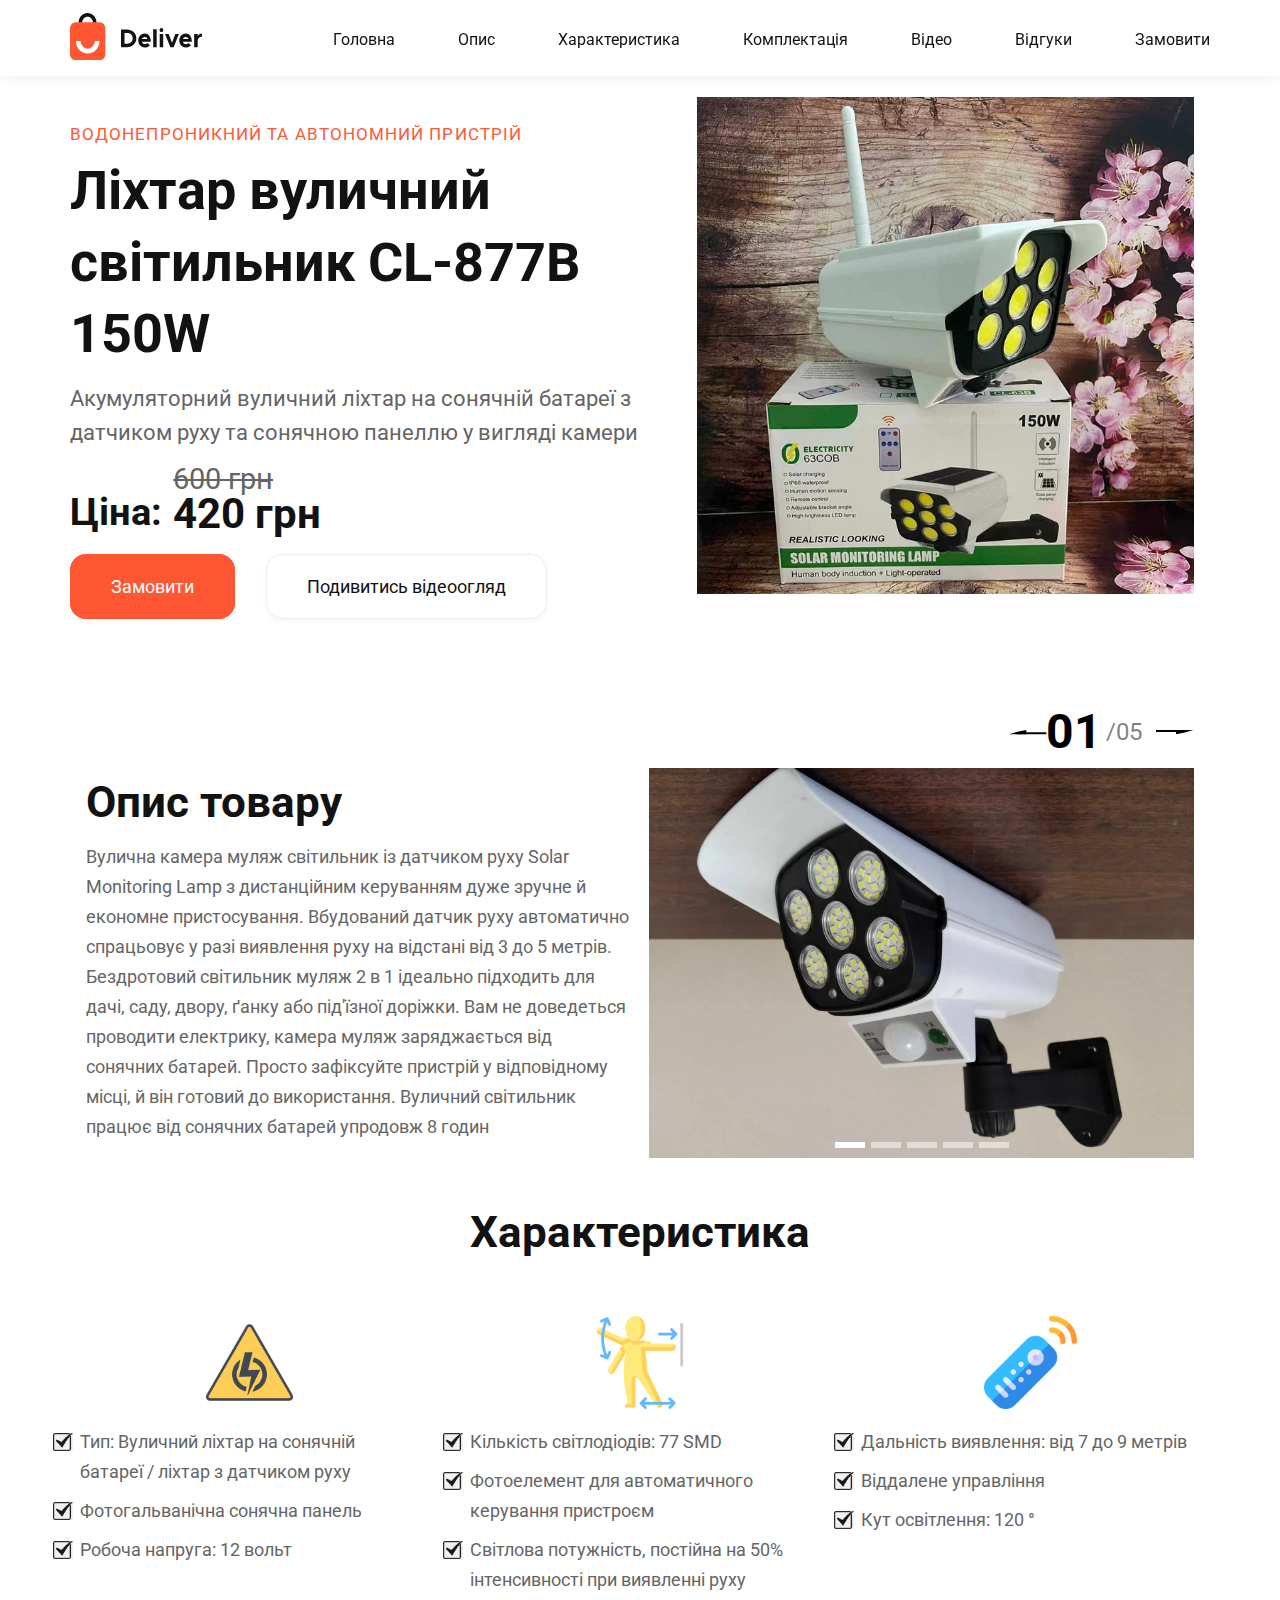
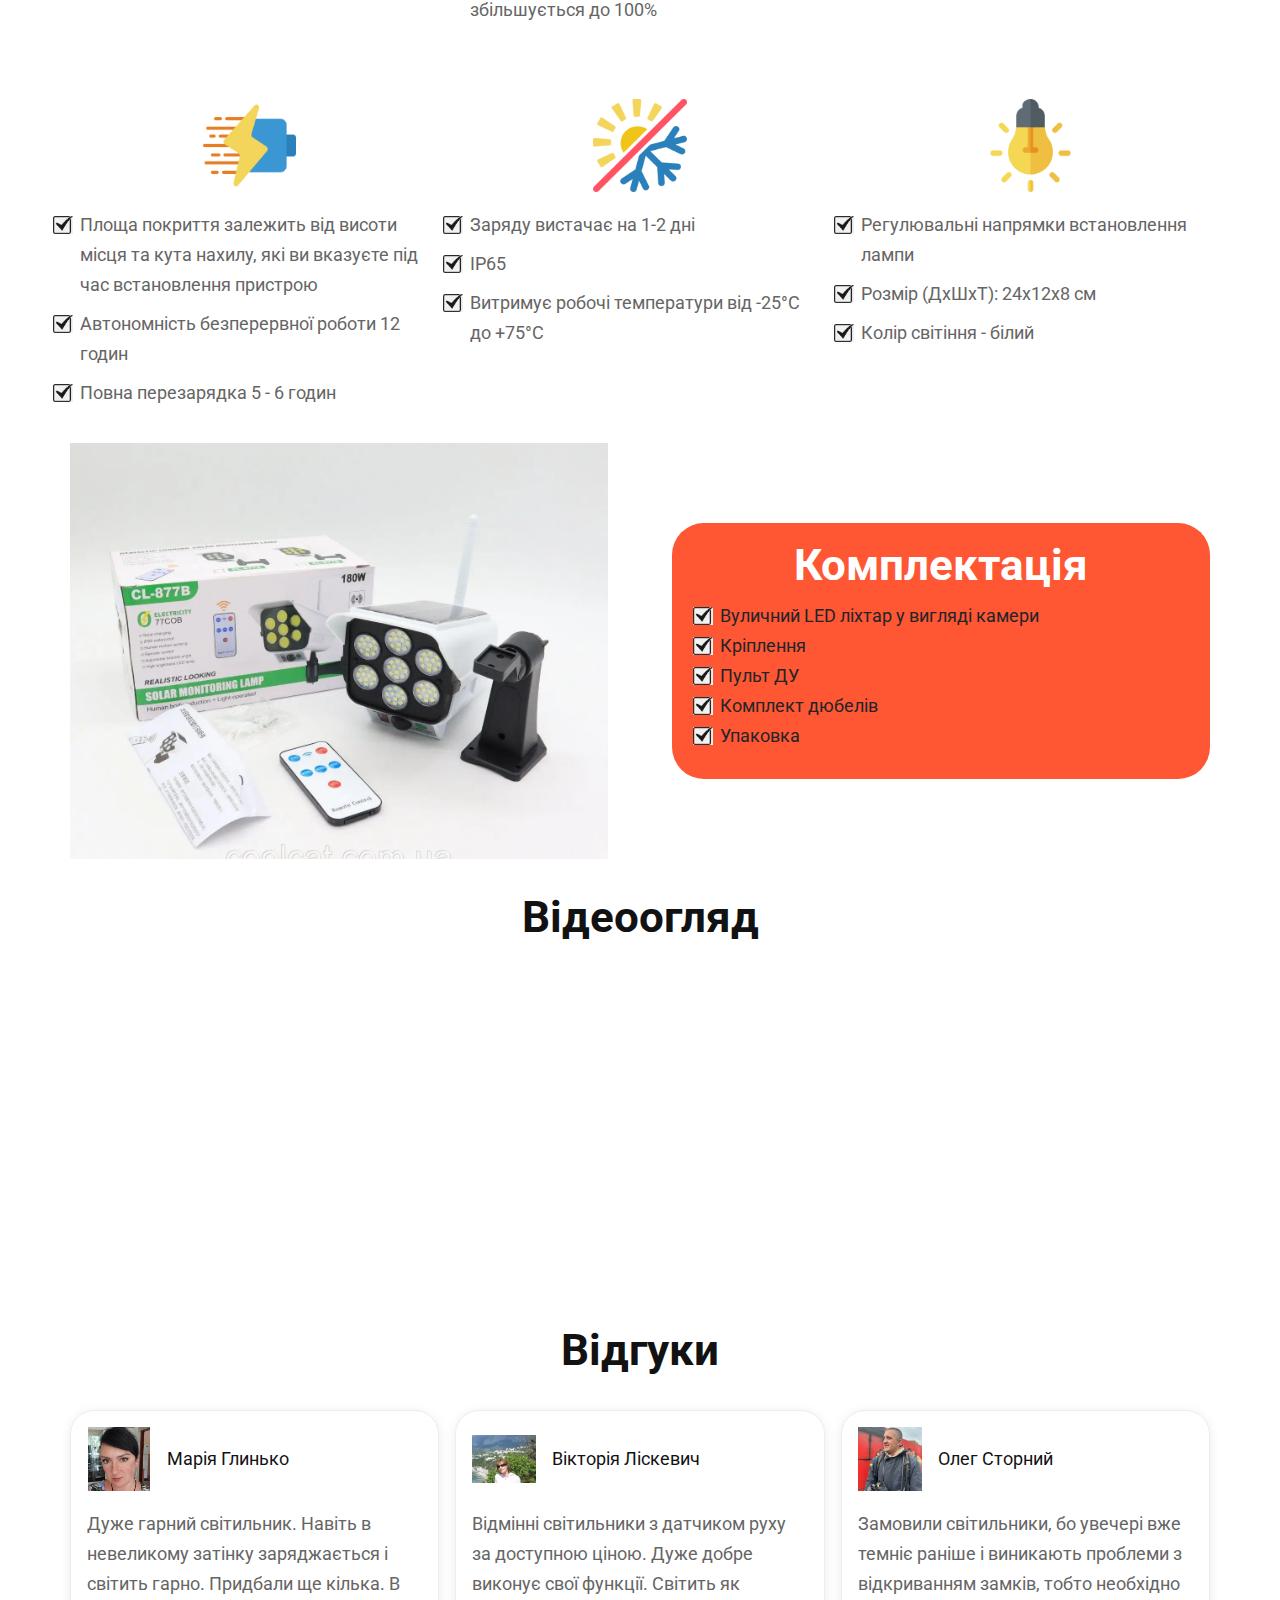
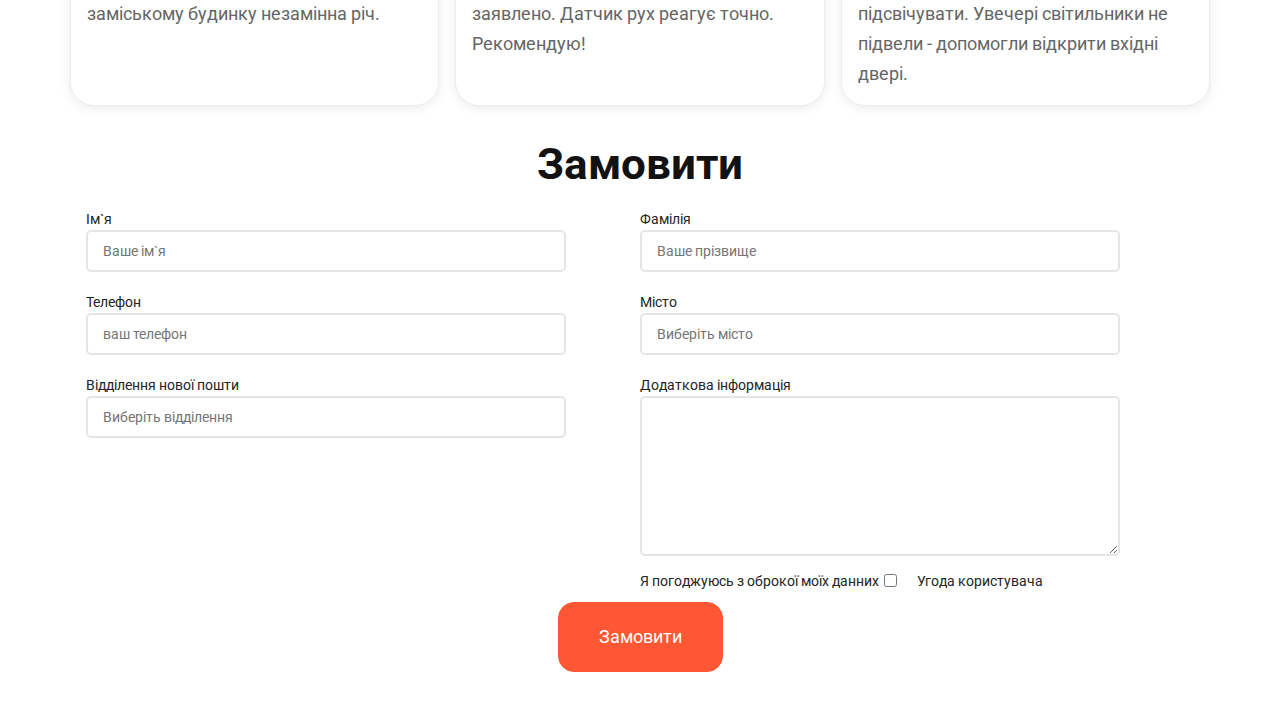
==== index.html @ c0f89dbd "Add files via upload" ====
<!DOCTYPE html><html lang="ru"><head><meta charset="UTF-8"><meta name="viewport" content="width=device-width,initial-scale=1"><meta http-equiv="X-UA-Compatible" content="ie=edge"><title>Вуличний світильник з датчиком руху CL 877B + пульт / Водонепроникний LED ліхтар на сонячній батареї</title><meta name="title" content="Вуличний світильник з датчиком руху CL 877B + пульт / Водонепроникний LED ліхтар на сонячній батареї"><meta name="description" content="Акумуляторний вуличний ліхтар на сонячній батареї з датчиком руху JLP 2178 має широке застосування: підходить для саду, басейну, двору, під'їздів, сходів. Він також має вигляд камери відеоспостереження, чим відлякає зловмисників з вашої території"><!-- Open Graph / Facebook --><meta property="og:type" content="website"><meta property="og:url" content="https://metatags.io/"><meta property="og:title" content="Вуличний світильник з датчиком руху CL 877B + пульт / Водонепроникний LED ліхтар на сонячній батареї"><meta property="og:description" content="Акумуляторний вуличний ліхтар на сонячній батареї з датчиком руху JLP 2178 має широке застосування: підходить для саду, басейну, двору, під'їздів, сходів. Він також має вигляд камери відеоспостереження, чим відлякає зловмисників з вашої території"><meta property="og:image" content="https://metatags.io/assets/meta-tags-16a33a6a8531e519cc0936fbba0ad904e52d35f34a46c97a2c9f6f7dd7d336f2.png"><!-- Favicon  --><link rel="apple-touch-icon" sizes="57x57" href="icons/favicon//apple-icon-57x57.png"><link rel="apple-touch-icon" sizes="60x60" href="icons/favicon//apple-icon-60x60.png"><link rel="apple-touch-icon" sizes="72x72" href="icons/favicon//apple-icon-72x72.png"><link rel="apple-touch-icon" sizes="76x76" href="icons/favicon//apple-icon-76x76.png"><link rel="apple-touch-icon" sizes="114x114" href="icons/favicon//apple-icon-114x114.png"><link rel="apple-touch-icon" sizes="120x120" href="icons/favicon//apple-icon-120x120.png"><link rel="apple-touch-icon" sizes="144x144" href="icons/favicon//apple-icon-144x144.png"><link rel="apple-touch-icon" sizes="152x152" href="icons/favicon//apple-icon-152x152.png"><link rel="apple-touch-icon" sizes="180x180" href="icons/favicon//apple-icon-180x180.png"><link rel="icon" type="image/png" sizes="192x192" href="icons/favicon//android-icon-192x192.png"><link rel="icon" type="image/png" sizes="32x32" href="icons/favicon//favicon-32x32.png"><link rel="icon" type="image/png" sizes="96x96" href="icons/favicon//favicon-96x96.png"><link rel="icon" type="image/png" sizes="16x16" href="icons/favicon//favicon-16x16.png"><link rel="manifest" href="icons/favicon//manifest.json"><meta name="msapplication-TileColor" content="#ffffff"><meta name="msapplication-TileImage" content="icons/favicon//ms-icon-144x144.png"><meta name="theme-color" content="#ffffff"><link rel="stylesheet" href="css/style.min.css"></head><body><header class="header"><div class="container"><div class="header__wrapper"><a href="#" class="header__logo"><img src="icons/logo.svg" alt="deliver"></a><nav class="header__menu"><ul class="header__list"><li><a href="#promo">Головна</a></li><li><a href="#description">Опис</a></li><li><a href="#feature">Характеристика</a></li><li><a href="#equipment">Комплектація</a></li><li><a href="#video">Відео</a></li><li><a href="#feedback">Відгуки</a></li><li><a href="#form">Замовити</a></li></ul></nav><div class="header__burger"><div class="header__burger-line header__burger-line-firs"></div><div class="header__burger-line header__burger-line-second"></div><div class="header__burger-line header__burger-line-third"></div></div></div></div></header><section id="promo" class="promo"><div class="container"><div class="promo__left"><div class="promo__subtitle">Водонепроникний та автономний пристрій</div><h1 class="promo__header">Ліхтар вуличний світильник CL-877B 150W</h1><h2 class="promo__title">Акумуляторний вуличний ліхтар на сонячній батареї з датчиком руху та сонячною панеллю у вигляді камери</h2><div class="promo__price">Ціна:<div class="promo__new-price">420 грн<div class="promo__old-price"><strike>600 грн</strike></div></div></div><a href="#form" class="button">Замовити</a> <a href="#video" class="button button_white">Подивитись відеоогляд</a></div><div class="promo__right"><img src="img/main-photo.png" alt="main photo"></div></div></section><section id="description" class="description"><div class="container"><div class="description__left"><h2 class="title">Опис товару</h2><div class="description__text">Вулична камера муляж світильник із датчиком руху Solar Monitoring Lamp з дистанційним керуванням дуже зручне й економне пристосування. Вбудований датчик руху автоматично спрацьовує у разі виявлення руху на відстані від 3 до 5 метрів. Бездротовий світильник муляж 2 в 1 ідеально підходить для дачі, саду, двору, ґанку або під'їзної доріжки. Вам не доведеться проводити електрику, камера муляж заряджається від сонячних батарей. Просто зафіксуйте пристрій у відповідному місці, й він готовий до використання. Вуличний світильник працює від сонячних батарей упродовж 8 годин</div></div><div class="description__slider"><div class="description__slider-wrapper"><div class="description__slider-counter"><span id="current">0</span> / <span id="total">0</span></div></div><div class="splide" role="group"><div class="splide__arrows"><button class="splide__arrow splide__arrow--prev"><img src="icons/arrows/left.svg" alt="prev"></button> <button class="splide__arrow splide__arrow--next"><img src="icons/arrows/right.svg" alt="next"></button></div><div class="splide__track"><ul class="splide__list"><li class="splide__slide"><img src="img/slides/slide1.webp" alt="pepper"></li><li class="splide__slide"><img src="img/slides/slide2.webp" alt="food"></li><li class="splide__slide"><img src="img/slides/slide3.webp" alt="oil"></li><li class="splide__slide"><img src="img/slides/slide4.webp" alt="oil"></li><li class="splide__slide"><img src="img/slides/slide5.webp" alt="oil"></li></ul></div></div></div></div></section><section id="feature" class="feature"><div class="container"><h2 class="title title_center">Характеристика</h2><div class="feature__wrapper"><div class="feature__item"><div class="feature__item-icon"><img src="icons/features/high-voltage.png" alt="voltage"></div><div class="feature__item-dscr"><ul><li>Тип: Вуличний ліхтар на сонячній батареї / ліхтар з датчиком руху</li><li>Фотогальванічна сонячна панель</li><li>Робоча напруга: 12 вольт</li></ul></div></div><div class="feature__item"><div class="feature__item-icon"><img src="icons/features/movement.png" alt="movement"></div><div class="feature__item-dscr"><ul><li>Кількість світлодіодів: 77 SMD</li><li>Фотоелемент для автоматичного керування пристроєм</li><li>Світлова потужність, постійна на 50% інтенсивності при виявленні руху збільшується до 100%</li></ul></div></div><div class="feature__item"><div class="feature__item-icon"><img src="icons/features/controller.png" alt="controller"></div><div class="feature__item-dscr"><ul><li>Дальність виявлення: від 7 до 9 метрів</li><li>Віддалене управління</li><li>Кут освітлення: 120 °</li></ul></div></div><div class="feature__item"><div class="feature__item-icon"><img src="icons/features/battery.png" alt="battery"></div><div class="feature__item-dscr"><ul><li>Площа покриття залежить від висоти місця та кута нахилу, які ви вказуєте під час встановлення пристрою</li><li>Автономність безперервної роботи 12 годин</li><li>Повна перезарядка 5 - 6 годин</li></ul></div></div><div class="feature__item"><div class="feature__item-icon"><img src="icons/features/temperatures.png" alt="temperatures"></div><div class="feature__item-dscr"><ul><li>Заряду вистачає на 1-2 дні</li><li>IP65</li><li>Витримує робочі температури від -25°C до +75°C</li></ul></div></div><div class="feature__item"><div class="feature__item-icon"><img src="icons/features/light-bulb.png" alt="lamp"></div><div class="feature__item-dscr"><ul><li>Регулювальні напрямки встановлення лампи</li><li>Розмір (ДхШхТ): 24х12х8 см</li><li>Колір світіння - білий</li></ul></div></div></div></div></section><section id="equipment" class="equipment"><div class="container"><div class="equipment__left"><img src="img/equipment.webp" alt="equipment"></div><div class="equipment__right"><h2 class="title title_center title_white">Комплектація</h2><ul class="equipment__list"><li>Вуличний LED ліхтар у вигляді камери</li><li>Кріплення</li><li>Пульт ДУ</li><li>Комплект дюбелів</li><li>Упаковка</li></ul></div></div></section><section id="video" class="media"><h2 class="title title_center">Відеоогляд</h2><div class="container"><iframe class="media__video" src="//www.youtube.com/embed/jQGS8MBAsGQ?rel=0&loop=0&loop=00&controls=1&showinfo=1&disablekb=0&modestbranding=1" frameborder="0" allow="accelerometer; autoplay; clipboard-write; encrypted-media; gyroscope; picture-in-picture" allowfullscreen></iframe></div></section><section id="feedback" class="feedback"><div class="container"><h2 class="title title_center">Відгуки</h2><div class="feedback__wrapper"><div class="feedback__item"><div class="feedback__item-header"><div class="feedback__item-image"><img src="img/client.jpg" alt="client"></div><div class="feedback__item-name">Марія Глинько</div></div><div class="feedback__item-text">Дуже гарний світильник. Навіть в невеликому затінку заряджається і світить гарно. Придбали ще кілька. В заміському будинку незамінна річ.</div></div><div class="feedback__item"><div class="feedback__item-header"><div class="feedback__item-header"><div class="feedback__item-image"><img src="img/client2.jpg" alt="client"></div><div class="feedback__item-name">Вікторія Ліскевич</div></div></div><div class="feedback__item-text">Відмінні світильники з датчиком руху за доступною ціною. Дуже добре виконує свої функції. Світить як заявлено. Датчик рух реагує точно. Рекомендую!</div></div><div class="feedback__item"><div class="feedback__item-header"><div class="feedback__item-header"><div class="feedback__item-image"><img src="img/client3.jpg" alt="client"></div><div class="feedback__item-name">Олег Сторний</div></div></div><div class="feedback__item-text">Замовили світильники, бо увечері вже темніє раніше і виникають проблеми з відкриванням замків, тобто необхідно підсвічувати. Увечері світильники не підвели - допомогли відкрити вхідні двері.</div></div></div></div></section><section id="form" class="form"><h2 class="title title_center">Замовити</h2><div class="container"><form id="orderForm" action="main" class="form__main"><div class="form__body"><label for="firstName" class="form__label">Ім`я <input required name="firstName" placeholder="Ваше ім`я" type="text" class="form__input"></label> <label for="secondName" class="form__label">Фамілія <input required name="secondName" placeholder="Ваше прізвище" type="text" class="form__input"></label> <label for="number" class="form__label">Телефон <input required name="number" placeholder="ваш телефон" type="text" class="form__input"></label> <label for="city" class="form__label">Місто <input required name="city" placeholder="Виберіть місто" type="text" class="form__input"></label> <label for="department" class="form__label">Відділення нової пошти <input required name="department" placeholder="Виберіть відділення" type="text" class="form__input"></label> <label for="addinform" class="form__label">Додаткова інформація <textarea name="addinform" cols="30" rows="10" class="form__textarea"></textarea><div class="form__footer"><label for="" class="form__label">Я погоджуюсь з оброкої моїх данних <input type="checkbox" class="form__checkbox"></label> <a href="#" class="form__policy">Угода користувача</a></div></label></div><button class="button button_center form__button">Замовити</button></form></div></section><script src="bundle.js"></script></body></html>
---- css/style.min.css ----
/*!
 * Bootstrap Reboot v4.3.1 (https://getbootstrap.com/)
 * Copyright 2011-2019 The Bootstrap Authors
 * Copyright 2011-2019 Twitter, Inc.
 * Licensed under MIT (https://github.com/twbs/bootstrap/blob/master/LICENSE)
 * Forked from Normalize.css, licensed MIT (https://github.com/necolas/normalize.css/blob/master/LICENSE.md)
 */@import url(https://fonts.googleapis.com/css2?family=Roboto:wght@400;700&display=swap);*,::after,::before{box-sizing:border-box}html{font-family:sans-serif;line-height:1.15;-webkit-text-size-adjust:100%;-webkit-tap-highlight-color:rgba(0,0,0,0)}article,aside,figcaption,figure,footer,header,hgroup,main,nav,section{display:block}body{margin:0;font-family:-apple-system,BlinkMacSystemFont,"Segoe UI",Roboto,"Helvetica Neue",Arial,"Noto Sans",sans-serif,"Apple Color Emoji","Segoe UI Emoji","Segoe UI Symbol","Noto Color Emoji";font-size:1rem;font-weight:400;line-height:1.5;color:#212529;text-align:left;background-color:#fff}[tabindex="-1"]:focus{outline:0!important}hr{box-sizing:content-box;height:0;overflow:visible}h1,h2,h3,h4,h5,h6{margin-top:0;margin-bottom:.5rem}p{margin-top:0;margin-bottom:1rem}abbr[data-original-title],abbr[title]{text-decoration:underline;-webkit-text-decoration:underline dotted;text-decoration:underline dotted;cursor:help;border-bottom:0;-webkit-text-decoration-skip-ink:none;text-decoration-skip-ink:none}address{margin-bottom:1rem;font-style:normal;line-height:inherit}dl,ol,ul{margin-top:0;margin-bottom:1rem}ol ol,ol ul,ul ol,ul ul{margin-bottom:0}dt{font-weight:700}dd{margin-bottom:.5rem;margin-left:0}blockquote{margin:0 0 1rem}b,strong{font-weight:bolder}small{font-size:80%}sub,sup{position:relative;font-size:75%;line-height:0;vertical-align:baseline}sub{bottom:-.25em}sup{top:-.5em}a{color:#007bff;text-decoration:none;background-color:rgba(0,0,0,0)}a:hover{color:#0056b3;text-decoration:underline}a:not([href]):not([tabindex]){text-decoration:none}a:not([href]):not([tabindex]):focus,a:not([href]):not([tabindex]):hover{text-decoration:none}a:not([href]):not([tabindex]):focus{outline:0}code,kbd,pre,samp{font-family:SFMono-Regular,Menlo,Monaco,Consolas,"Liberation Mono","Courier New",monospace;font-size:1em}pre{margin-top:0;margin-bottom:1rem;overflow:auto}figure{margin:0 0 1rem}img{vertical-align:middle;border-style:none}svg{overflow:hidden;vertical-align:middle}table{border-collapse:collapse}caption{padding-top:.75rem;padding-bottom:.75rem;color:#6c757d;text-align:left;caption-side:bottom}th{text-align:inherit}label{display:inline-block;margin-bottom:.5rem}button{border-radius:0}button:focus{outline:1px dotted;outline:5px auto -webkit-focus-ring-color}button,input,optgroup,select,textarea{margin:0;font-family:inherit;font-size:inherit;line-height:inherit}button,input{overflow:visible}button,select{text-transform:none}select{word-wrap:normal}[type=button],[type=reset],[type=submit],button{-webkit-appearance:button}[type=button]:not(:disabled),[type=reset]:not(:disabled),[type=submit]:not(:disabled),button:not(:disabled){cursor:pointer}[type=button]::-moz-focus-inner,[type=reset]::-moz-focus-inner,[type=submit]::-moz-focus-inner,button::-moz-focus-inner{padding:0;border-style:none}input[type=checkbox],input[type=radio]{box-sizing:border-box;padding:0}input[type=date],input[type=datetime-local],input[type=month],input[type=time]{-webkit-appearance:listbox}textarea{overflow:auto;resize:vertical}fieldset{min-width:0;padding:0;margin:0;border:0}legend{display:block;width:100%;max-width:100%;padding:0;margin-bottom:.5rem;font-size:1.5rem;line-height:inherit;color:inherit;white-space:normal}progress{vertical-align:baseline}[type=number]::-webkit-inner-spin-button,[type=number]::-webkit-outer-spin-button{height:auto}[type=search]{outline-offset:-2px;-webkit-appearance:none}[type=search]::-webkit-search-decoration{-webkit-appearance:none}::-webkit-file-upload-button{font:inherit;-webkit-appearance:button}output{display:inline-block}summary{display:list-item;cursor:pointer}template{display:none}[hidden]{display:none!important}*{font-family:Roboto,sans-serif;margin:0;padding:0}h1,h2,h3,h4,h5,h6{margin-top:0;margin-bottom:0}dl,ol,ul{padding:0;margin:0}.container{width:1200px;margin:0 auto}.divider{background:#cacaca;height:1px;margin:2em 0 0 0;width:90%}.header{position:fixed;width:100%;height:4.75rem;display:flex;align-items:flex-end;background:#fff;box-shadow:0 3px 12px 0 rgba(18,18,18,.06);z-index:3;padding:0 1rem}.header__wrapper{display:grid;grid-template-columns:repeat(2,1fr);column-gap:1em}.header__logo{transform:translateY(-.9375em)}.header__list{display:grid;grid-template-columns:repeat(7,1fr);column-gap:63px}.header__list li{list-style-type:none;text-align:center}.header__list li a{color:#121212;font-weight:400;line-height:1.125rem}.header__list li a:hover{color:#ff5634;text-decoration:none}.header__burger{display:none;grid-template:repeat(3,2px)/30px;row-gap:6px;cursor:pointer;z-index:7}.header__burger-line{background:#121212;border-radius:2px;transition:.5s all}.promo{padding:4.75em 0 2em 0}.promo .container{display:grid;grid-template-columns:55% 45%}.promo__left{padding:3rem 1em 0 0}.promo__right{padding:1em 1em 0 0}.promo__right img{width:100%;height:100%;object-fit:contain}.promo__subtitle{color:#ff5634;font-size:1.05rem;font-weight:400;line-height:1.24988rem;letter-spacing:.0675rem;text-transform:uppercase}.promo__header{padding:.1935em 0 0 0;color:#121212;font-size:3.4rem;font-weight:700;line-height:4.49888rem}.promo__title{padding:.5357em 0 1.5em 0;color:#656565;font-size:1.4rem;font-weight:400}.promo__price{margin:0 0 1.7rem 0;color:#121212;font-size:2.4rem;font-weight:700;display:flex}.promo__new-price{position:relative;margin:0 0 0 .7rem;font-size:2.6rem}.promo__old-price{position:absolute;top:-25px;font-size:1.8rem;color:#656565;font-weight:400}.button{padding:1.3rem 2.5rem;margin-right:1.69rem;border-radius:1rem;border:1px solid #ff5634;background:#ff5634;color:#fff;text-align:center;font-size:1.125rem;font-weight:400;cursor:pointer}.button:hover{background-color:rgba(0,0,0,0);color:#ff5634;transition:all .5s;border:1px solid #ff5634;text-decoration:none}.button_white{background-color:#fff;color:#121212;border:1px solid #ededed;box-shadow:0 2px 6px 0 rgba(16,16,16,.04)}.button_center{display:block;margin:0 auto}.button__button{margin:1em 0 0 0}.description{margin:1em 0 0 0}.description .container{display:grid;grid-template-columns:repeat(auto-fit,minmax(34rem,1fr));column-gap:18px;padding:0 1rem}.description__left{margin-top:8em}.description__text{color:#656565;margin-top:.7em;font-size:1.125rem;font-weight:400;line-height:1.87538rem}.description__slider{margin-top:3em}.description__slider #current{font-size:48px;font-weight:700;color:#000;margin-right:4px}.description__slider-counter{display:flex;align-items:center;font-size:24px;color:rgba(0,0,0,.5);margin-right:52px}.description__slider-wrapper{display:flex;justify-content:end}.splide{position:relative}.splide span{display:none}.splide .is-initialized,.splide .is-rendered{visibility:hidden}.splide__track{overflow:hidden;position:relative;z-index:0}.splide__list{backface-visibility:hidden;display:flex;height:100%;margin:0!important;padding:0!important}.splide__slide{height:390px;backface-visibility:hidden;box-sizing:border-box;flex-shrink:0;list-style-type:none!important;margin:0;position:relative}.splide__slide img{height:100%;width:100%;object-fit:cover}.splide__arrow{border:none;outline:0;background:rgba(0,0,0,0)}.splide__arrow:active,.splide__arrow:focus{outline:0}.splide__arrow--prev{width:248px}.splide__arrows{position:absolute;right:0;top:-48px}.splide__pagination{position:absolute;right:0;bottom:0;left:0;z-index:15;display:flex;justify-content:center;margin-right:15%;margin-left:15%;list-style:none}.splide__pagination li{position:relative;box-sizing:content-box;flex:0 1 auto;width:30px;height:6px;margin-right:3px;margin-left:3px;cursor:pointer;background-color:#fff;background-clip:padding-box;border-top:10px solid rgba(0,0,0,0);border-bottom:10px solid rgba(0,0,0,0);opacity:.5;transition:opacity .6s ease}.splide__pagination__page{position:absolute;width:100%;height:200%;background:rgba(0,0,0,0);border:none;top:-4px}.splide__pagination__page:active,.splide__pagination__page:focus{outline:0}.title{color:#121212;font-size:2.75rem;font-weight:700;line-height:3.37425rem}.title_center{text-align:center}.title_white{color:#fff}.feature{margin:3rem 0 0 0}.feature__wrapper{margin:2rem 0 0 0;display:grid;grid-template-columns:repeat(auto-fit,minmax(21rem,1fr));gap:2rem;justify-content:center}.feature__item{padding:.5em}.feature__item-icon{padding:1em}.feature__item-icon img{display:block;margin:0 auto;width:30%;height:30%}.feature__item-dscr{padding:.1em}.feature__item-dscr ul{list-style-type:none}.feature__item-dscr ul li{position:relative;color:#656565;font-size:1.125rem;font-weight:400;line-height:1.87538rem;margin:0 0 .5em 0}.feature__item-dscr ul li::before{content:"";background:url(../../icons/checkbox.png) no-repeat center center;background-size:contain;height:1.666em;width:1.111em;position:absolute;top:0;left:-1.5em}.equipment{margin:1em 0 0 0}.equipment .container{display:grid;grid-template:26rem/repeat(auto-fit,minmax(28rem,1fr));gap:4rem;align-content:center}.equipment__left img{width:100%;height:100%;object-fit:cover}.equipment__right{height:16rem;border-radius:2rem;background:#ff5634;padding:1em;align-self:center}.equipment__list{padding:.5em 2em 0;list-style-type:none}.equipment__list li{font-size:1.125rem;font-weight:400;line-height:1.87538rem;position:relative}.equipment__list li::before{content:"";background:url(../../icons/checkbox.png) no-repeat center center;background-size:contain;height:1.666em;width:1.111em;position:absolute;top:0;left:-1.5em}.media{margin:2em 0 0 0}.media .container{display:flex;justify-content:center}.media__video{margin:2em 0 0 0;width:700px;height:315px}.feedback{margin:2em 0 0 0}.feedback__wrapper{margin:2em 0 0 0;display:grid;grid-template-columns:repeat(auto-fit,minmax(17rem,1fr));gap:1rem}.feedback__item{border-radius:1.5rem;border:1px solid #ededed;background:#fff;box-shadow:0 2px 12px 0 rgba(16,16,16,.08);padding:1rem}.feedback__item-header{display:flex;align-items:center;word-wrap:wrap;height:4rem}.feedback__item-image{margin:0 1em 0 0;width:4rem;height:100%}.feedback__item-image img{width:100%;height:100%;object-fit:contain}.feedback__item-name{color:#121212;font-size:1.125rem;font-weight:400;line-height:1.24988rem}.feedback__item-text{margin:1em 0 0 0;color:#656565;font-size:1.125rem;font-weight:400;line-height:1.87538rem}.form{margin:2em 0}.form__main{margin:1em}.form__body{display:grid;grid-template-columns:repeat(auto-fit,minmax(25rem,1fr))}.form__label,.form__policy{display:block;color:#242424;font-size:14px;font-weight:400;line-height:22px;margin-bottom:5px}.form__label:hover,.form__policy:hover{color:#242424}.form__input,.form__textarea{display:block;padding:0 15px;width:30rem;height:42px;border:2px solid rgba(0,0,0,.1);border-radius:5px;background-color:rgba(0,0,0,0);font-size:14px;outline:0;margin-bottom:1em}.form__checkbox{margin:0 0 0 .3rem}.form__textarea{height:10rem}.form__footer{display:grid;grid-template-columns:repeat(auto-fit,minmax(16rem,1fr))}.form__footer .form__label{display:inline-flex;align-items:center}@media(max-width:1399px){.container{width:1140px}}@media(max-width:1199px){.container{width:960px}.header__list{column-gap:43px}.promo__header{font-size:2.7rem;line-height:1}.description .container{grid-template-columns:repeat(auto-fit,minmax(28rem,1fr))}.description__left{margin-top:5em}.title{font-size:2.4rem}.form__input,.form__textarea{width:28rem}}@media(max-width:991px){.container{width:720px}.header__list{column-gap:12px}.header__logo img{height:2.5rem}.title{text-align:center}.promo .container{grid-template:40rem/1fr}.promo__left{order:1}.promo__header{line-height:1.5}.description__left,.description__slider{margin-top:0}.equipment .container{gap:2rem}.form__body{grid-template-columns:repeat(auto-fit,minmax(21rem,1fr))}.form__input,.form__textarea{width:20rem}}@media(max-width:767px){.container{width:540px}.header{padding:0}.header .container{width:100%;position:relative;height:4.75rem}.header__logo{padding:0 0 0 1rem;transform:translateY(.8rem)}.header__burger{display:grid;justify-content:end;transform:translate(-25px,20px)}.header__burger-line-first-active{transform:rotate(50deg) translateY(5.5px);background:#fff}.header__burger-line-second-active{display:none}.header__burger-line-third-active{transform:rotate(-50deg) translateY(-5.5px);background:#fff}.header__menu{position:absolute;top:0;right:-100%;width:50%;background:rgba(0,0,0,.7);z-index:4;transition:.5s all;height:100vh}.header__active-menu{right:0}.header__list{grid-template:7fr/1fr;row-gap:2rem;padding:5rem 2em}.header__list li>a{color:#fff;font-weight:700;display:block;height:2.65rem;width:100%;line-height:2rem;font-size:2rem}.promo .container{width:540px}.promo__header{line-height:1.2}.promo__left{padding:.5rem 0 0 .5rem}.description .container{padding:0;grid-template-columns:repeat(auto-fit,minmax(32rem,1fr))}.feature__wrapper{margin:0;padding:0 2rem;gap:1rem}.media .container{padding:0 .5rem}.media__video{margin:.5rem 0 0 0;width:100%}.feedback__wrapper{margin:1em 0 0 0}.form__body{grid-template-columns:1fr}.form__input,.form__textarea{width:100%}}@media(max-width:575px){.container{width:100%}.header__menu{width:90%}.header__list li>a{font-size:1.56rem}.title{font-size:1.7rem}.promo{padding-bottom:0}.promo .container{width:100%;grid-template:1fr/1fr}.promo__left{padding:1rem 0 0 .5rem}.promo__subtitle{font-size:.8rem}.promo__header{font-size:1.9rem}.promo__title{font-size:1rem}.promo .button{display:block;margin:0 1rem 1rem 0}.promo__price{font-size:2rem}.promo__new-price{font-size:2rem}.promo__old-price{font-size:1.5rem}.description{margin:.1em 0 0 0}.description .container{padding:0 .5rem;grid-template-columns:1fr}.description__text{margin-top:0;font-size:1rem}.splide__arrow--prev{width:245px}.description__slider #current{font-size:41px}.feature__wrapper{grid-template-columns:repeat(auto-fit,minmax(16rem,1fr))}.feature__item-icon{padding:.5em}.equipment .container{grid-template:26rem/repeat(auto-fit,minmax(18rem,1fr));padding:0 .5rem}.equipment__right{height:17rem}.feedback__wrapper{padding:0 0 0 .5rem}}
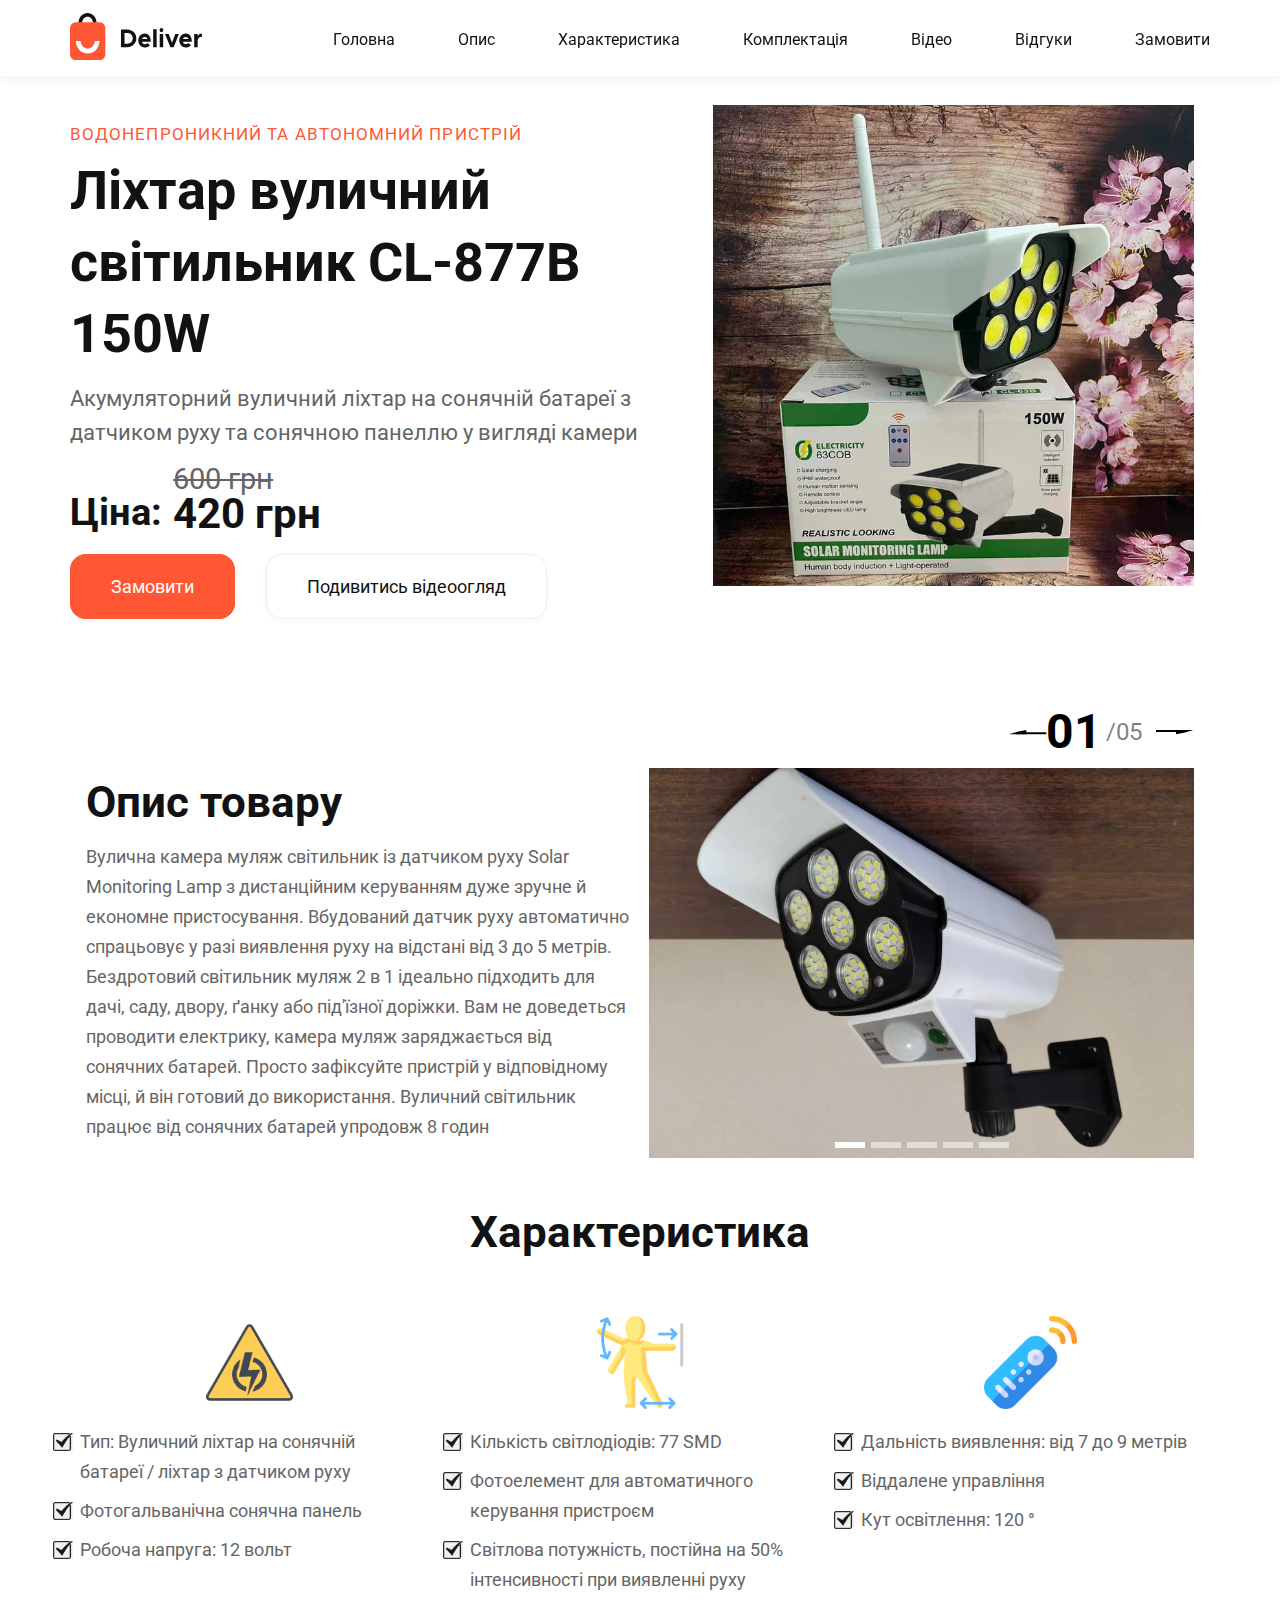
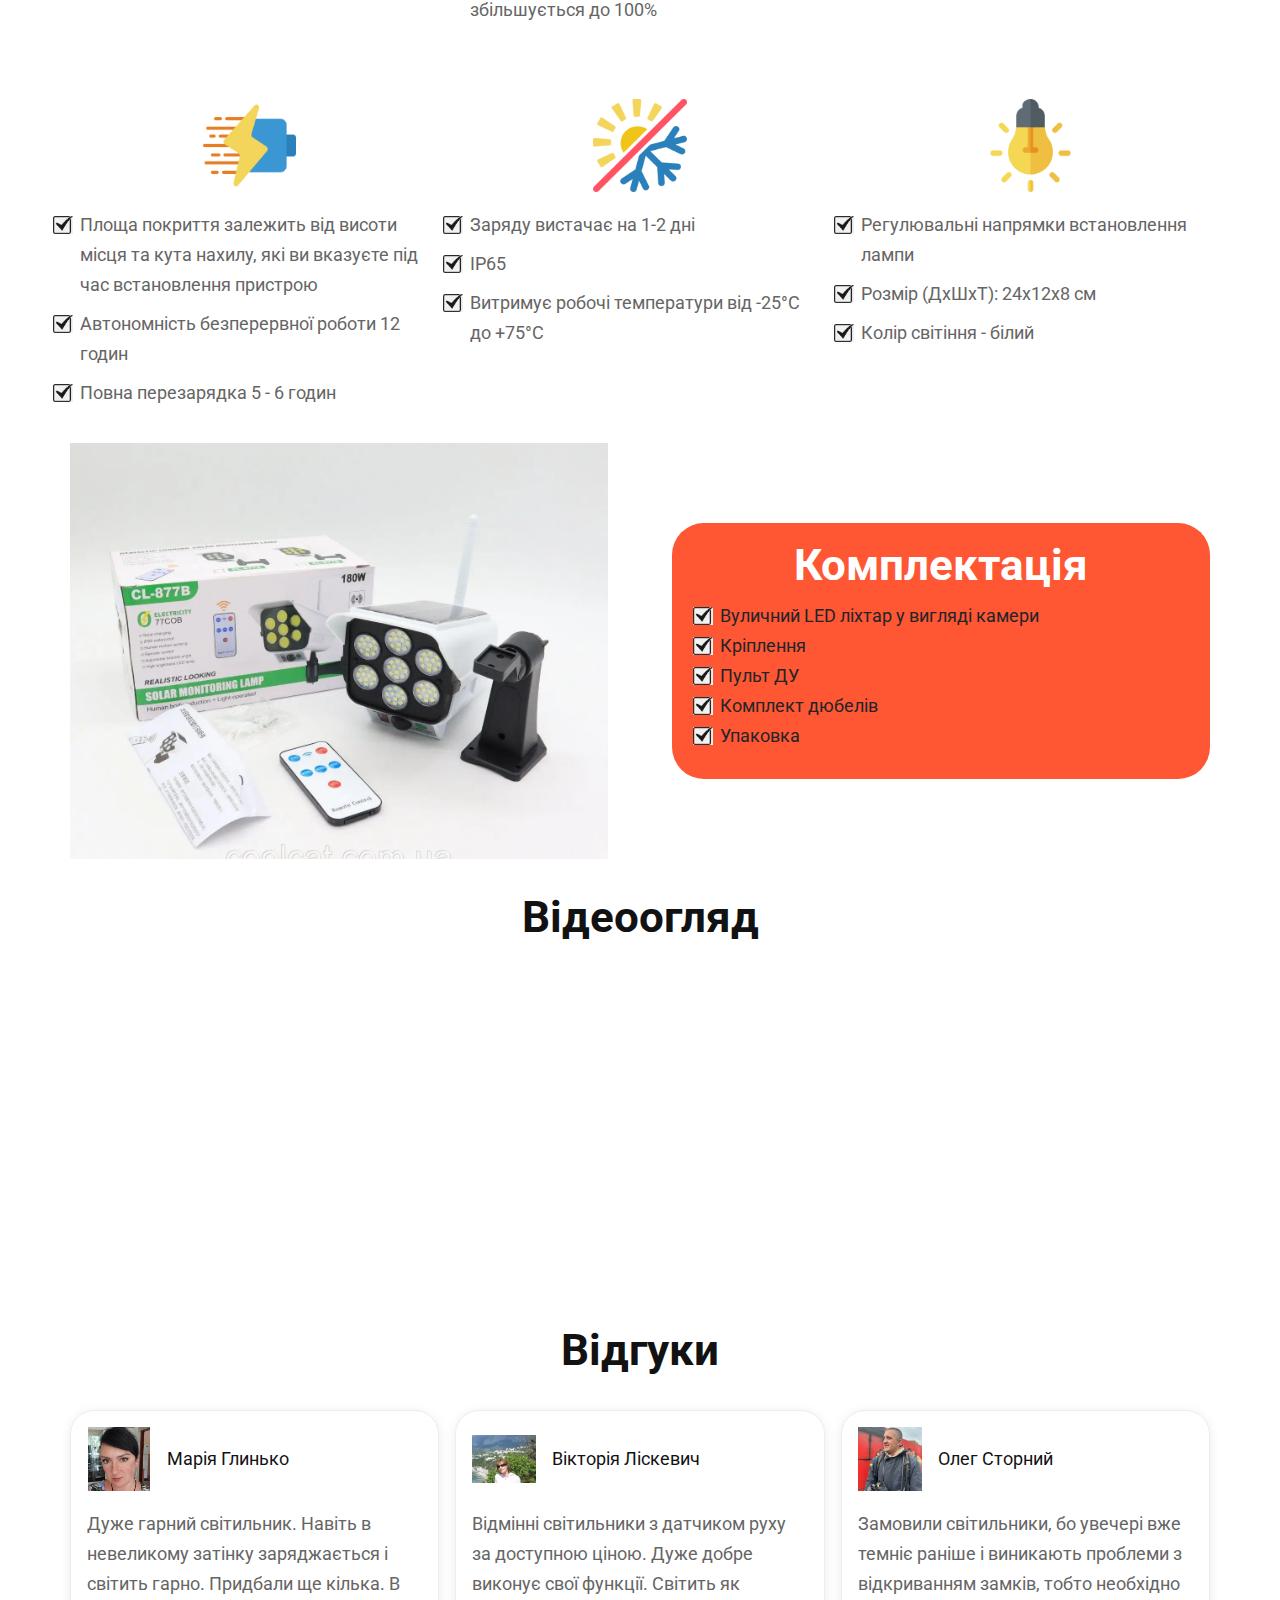
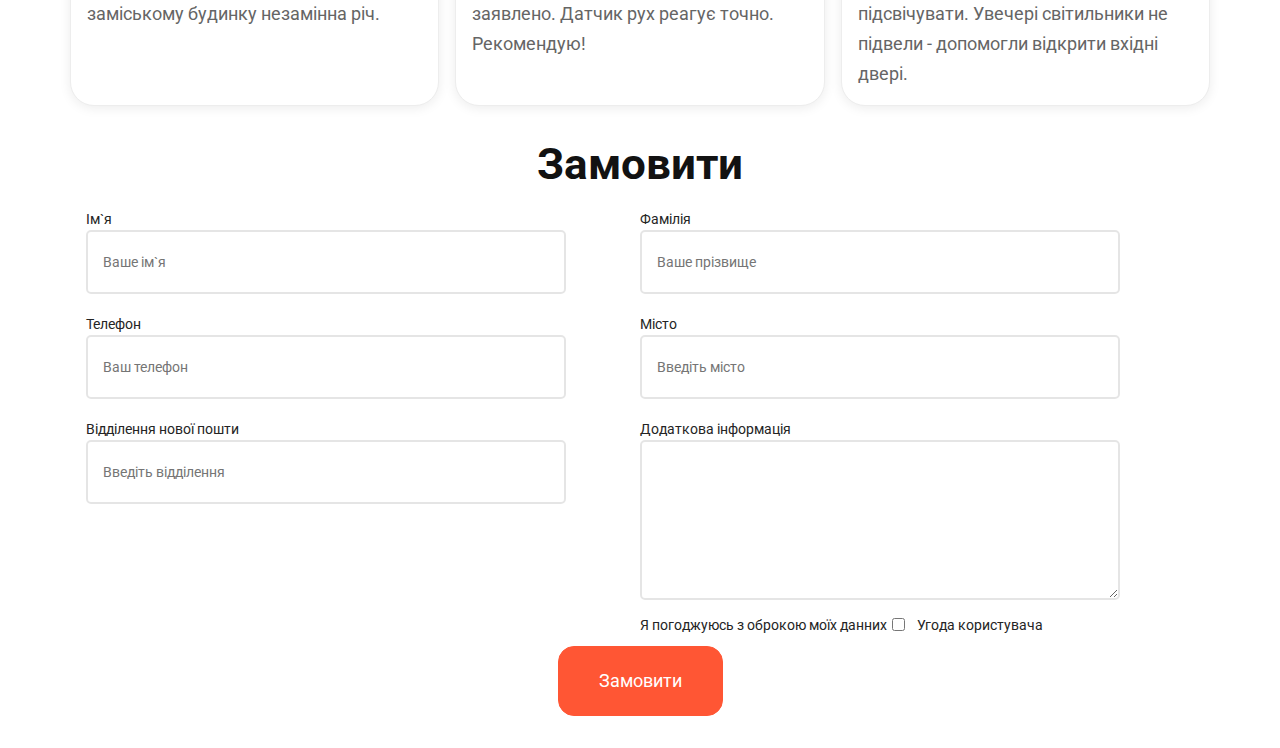
==== commit 92de95ec: "Add files via upload" ====
--- a/index.html
+++ b/index.html
@@ -1 +1 @@
-<!DOCTYPE html><html lang="ru"><head><meta charset="UTF-8"><meta name="viewport" content="width=device-width,initial-scale=1"><meta http-equiv="X-UA-Compatible" content="ie=edge"><title>Вуличний світильник з датчиком руху CL 877B + пульт / Водонепроникний LED ліхтар на сонячній батареї</title><meta name="title" content="Вуличний світильник з датчиком руху CL 877B + пульт / Водонепроникний LED ліхтар на сонячній батареї"><meta name="description" content="Акумуляторний вуличний ліхтар на сонячній батареї з датчиком руху JLP 2178 має широке застосування: підходить для саду, басейну, двору, під'їздів, сходів. Він також має вигляд камери відеоспостереження, чим відлякає зловмисників з вашої території"><!-- Open Graph / Facebook --><meta property="og:type" content="website"><meta property="og:url" content="https://metatags.io/"><meta property="og:title" content="Вуличний світильник з датчиком руху CL 877B + пульт / Водонепроникний LED ліхтар на сонячній батареї"><meta property="og:description" content="Акумуляторний вуличний ліхтар на сонячній батареї з датчиком руху JLP 2178 має широке застосування: підходить для саду, басейну, двору, під'їздів, сходів. Він також має вигляд камери відеоспостереження, чим відлякає зловмисників з вашої території"><meta property="og:image" content="https://metatags.io/assets/meta-tags-16a33a6a8531e519cc0936fbba0ad904e52d35f34a46c97a2c9f6f7dd7d336f2.png"><!-- Favicon  --><link rel="apple-touch-icon" sizes="57x57" href="icons/favicon//apple-icon-57x57.png"><link rel="apple-touch-icon" sizes="60x60" href="icons/favicon//apple-icon-60x60.png"><link rel="apple-touch-icon" sizes="72x72" href="icons/favicon//apple-icon-72x72.png"><link rel="apple-touch-icon" sizes="76x76" href="icons/favicon//apple-icon-76x76.png"><link rel="apple-touch-icon" sizes="114x114" href="icons/favicon//apple-icon-114x114.png"><link rel="apple-touch-icon" sizes="120x120" href="icons/favicon//apple-icon-120x120.png"><link rel="apple-touch-icon" sizes="144x144" href="icons/favicon//apple-icon-144x144.png"><link rel="apple-touch-icon" sizes="152x152" href="icons/favicon//apple-icon-152x152.png"><link rel="apple-touch-icon" sizes="180x180" href="icons/favicon//apple-icon-180x180.png"><link rel="icon" type="image/png" sizes="192x192" href="icons/favicon//android-icon-192x192.png"><link rel="icon" type="image/png" sizes="32x32" href="icons/favicon//favicon-32x32.png"><link rel="icon" type="image/png" sizes="96x96" href="icons/favicon//favicon-96x96.png"><link rel="icon" type="image/png" sizes="16x16" href="icons/favicon//favicon-16x16.png"><link rel="manifest" href="icons/favicon//manifest.json"><meta name="msapplication-TileColor" content="#ffffff"><meta name="msapplication-TileImage" content="icons/favicon//ms-icon-144x144.png"><meta name="theme-color" content="#ffffff"><link rel="stylesheet" href="css/style.min.css"></head><body><header class="header"><div class="container"><div class="header__wrapper"><a href="#" class="header__logo"><img src="icons/logo.svg" alt="deliver"></a><nav class="header__menu"><ul class="header__list"><li><a href="#promo">Головна</a></li><li><a href="#description">Опис</a></li><li><a href="#feature">Характеристика</a></li><li><a href="#equipment">Комплектація</a></li><li><a href="#video">Відео</a></li><li><a href="#feedback">Відгуки</a></li><li><a href="#form">Замовити</a></li></ul></nav><div class="header__burger"><div class="header__burger-line header__burger-line-firs"></div><div class="header__burger-line header__burger-line-second"></div><div class="header__burger-line header__burger-line-third"></div></div></div></div></header><section id="promo" class="promo"><div class="container"><div class="promo__left"><div class="promo__subtitle">Водонепроникний та автономний пристрій</div><h1 class="promo__header">Ліхтар вуличний світильник CL-877B 150W</h1><h2 class="promo__title">Акумуляторний вуличний ліхтар на сонячній батареї з датчиком руху та сонячною панеллю у вигляді камери</h2><div class="promo__price">Ціна:<div class="promo__new-price">420 грн<div class="promo__old-price"><strike>600 грн</strike></div></div></div><a href="#form" class="button">Замовити</a> <a href="#video" class="button button_white">Подивитись відеоогляд</a></div><div class="promo__right"><img src="img/main-photo.png" alt="main photo"></div></div></section><section id="description" class="description"><div class="container"><div class="description__left"><h2 class="title">Опис товару</h2><div class="description__text">Вулична камера муляж світильник із датчиком руху Solar Monitoring Lamp з дистанційним керуванням дуже зручне й економне пристосування. Вбудований датчик руху автоматично спрацьовує у разі виявлення руху на відстані від 3 до 5 метрів. Бездротовий світильник муляж 2 в 1 ідеально підходить для дачі, саду, двору, ґанку або під'їзної доріжки. Вам не доведеться проводити електрику, камера муляж заряджається від сонячних батарей. Просто зафіксуйте пристрій у відповідному місці, й він готовий до використання. Вуличний світильник працює від сонячних батарей упродовж 8 годин</div></div><div class="description__slider"><div class="description__slider-wrapper"><div class="description__slider-counter"><span id="current">0</span> / <span id="total">0</span></div></div><div class="splide" role="group"><div class="splide__arrows"><button class="splide__arrow splide__arrow--prev"><img src="icons/arrows/left.svg" alt="prev"></button> <button class="splide__arrow splide__arrow--next"><img src="icons/arrows/right.svg" alt="next"></button></div><div class="splide__track"><ul class="splide__list"><li class="splide__slide"><img src="img/slides/slide1.webp" alt="pepper"></li><li class="splide__slide"><img src="img/slides/slide2.webp" alt="food"></li><li class="splide__slide"><img src="img/slides/slide3.webp" alt="oil"></li><li class="splide__slide"><img src="img/slides/slide4.webp" alt="oil"></li><li class="splide__slide"><img src="img/slides/slide5.webp" alt="oil"></li></ul></div></div></div></div></section><section id="feature" class="feature"><div class="container"><h2 class="title title_center">Характеристика</h2><div class="feature__wrapper"><div class="feature__item"><div class="feature__item-icon"><img src="icons/features/high-voltage.png" alt="voltage"></div><div class="feature__item-dscr"><ul><li>Тип: Вуличний ліхтар на сонячній батареї / ліхтар з датчиком руху</li><li>Фотогальванічна сонячна панель</li><li>Робоча напруга: 12 вольт</li></ul></div></div><div class="feature__item"><div class="feature__item-icon"><img src="icons/features/movement.png" alt="movement"></div><div class="feature__item-dscr"><ul><li>Кількість світлодіодів: 77 SMD</li><li>Фотоелемент для автоматичного керування пристроєм</li><li>Світлова потужність, постійна на 50% інтенсивності при виявленні руху збільшується до 100%</li></ul></div></div><div class="feature__item"><div class="feature__item-icon"><img src="icons/features/controller.png" alt="controller"></div><div class="feature__item-dscr"><ul><li>Дальність виявлення: від 7 до 9 метрів</li><li>Віддалене управління</li><li>Кут освітлення: 120 °</li></ul></div></div><div class="feature__item"><div class="feature__item-icon"><img src="icons/features/battery.png" alt="battery"></div><div class="feature__item-dscr"><ul><li>Площа покриття залежить від висоти місця та кута нахилу, які ви вказуєте під час встановлення пристрою</li><li>Автономність безперервної роботи 12 годин</li><li>Повна перезарядка 5 - 6 годин</li></ul></div></div><div class="feature__item"><div class="feature__item-icon"><img src="icons/features/temperatures.png" alt="temperatures"></div><div class="feature__item-dscr"><ul><li>Заряду вистачає на 1-2 дні</li><li>IP65</li><li>Витримує робочі температури від -25°C до +75°C</li></ul></div></div><div class="feature__item"><div class="feature__item-icon"><img src="icons/features/light-bulb.png" alt="lamp"></div><div class="feature__item-dscr"><ul><li>Регулювальні напрямки встановлення лампи</li><li>Розмір (ДхШхТ): 24х12х8 см</li><li>Колір світіння - білий</li></ul></div></div></div></div></section><section id="equipment" class="equipment"><div class="container"><div class="equipment__left"><img src="img/equipment.webp" alt="equipment"></div><div class="equipment__right"><h2 class="title title_center title_white">Комплектація</h2><ul class="equipment__list"><li>Вуличний LED ліхтар у вигляді камери</li><li>Кріплення</li><li>Пульт ДУ</li><li>Комплект дюбелів</li><li>Упаковка</li></ul></div></div></section><section id="video" class="media"><h2 class="title title_center">Відеоогляд</h2><div class="container"><iframe class="media__video" src="//www.youtube.com/embed/jQGS8MBAsGQ?rel=0&loop=0&loop=00&controls=1&showinfo=1&disablekb=0&modestbranding=1" frameborder="0" allow="accelerometer; autoplay; clipboard-write; encrypted-media; gyroscope; picture-in-picture" allowfullscreen></iframe></div></section><section id="feedback" class="feedback"><div class="container"><h2 class="title title_center">Відгуки</h2><div class="feedback__wrapper"><div class="feedback__item"><div class="feedback__item-header"><div class="feedback__item-image"><img src="img/client.jpg" alt="client"></div><div class="feedback__item-name">Марія Глинько</div></div><div class="feedback__item-text">Дуже гарний світильник. Навіть в невеликому затінку заряджається і світить гарно. Придбали ще кілька. В заміському будинку незамінна річ.</div></div><div class="feedback__item"><div class="feedback__item-header"><div class="feedback__item-header"><div class="feedback__item-image"><img src="img/client2.jpg" alt="client"></div><div class="feedback__item-name">Вікторія Ліскевич</div></div></div><div class="feedback__item-text">Відмінні світильники з датчиком руху за доступною ціною. Дуже добре виконує свої функції. Світить як заявлено. Датчик рух реагує точно. Рекомендую!</div></div><div class="feedback__item"><div class="feedback__item-header"><div class="feedback__item-header"><div class="feedback__item-image"><img src="img/client3.jpg" alt="client"></div><div class="feedback__item-name">Олег Сторний</div></div></div><div class="feedback__item-text">Замовили світильники, бо увечері вже темніє раніше і виникають проблеми з відкриванням замків, тобто необхідно підсвічувати. Увечері світильники не підвели - допомогли відкрити вхідні двері.</div></div></div></div></section><section id="form" class="form"><h2 class="title title_center">Замовити</h2><div class="container"><form id="orderForm" action="main" class="form__main"><div class="form__body"><label for="firstName" class="form__label">Ім`я <input required name="firstName" placeholder="Ваше ім`я" type="text" class="form__input"></label> <label for="secondName" class="form__label">Фамілія <input required name="secondName" placeholder="Ваше прізвище" type="text" class="form__input"></label> <label for="number" class="form__label">Телефон <input required name="number" placeholder="ваш телефон" type="text" class="form__input"></label> <label for="city" class="form__label">Місто <input required name="city" placeholder="Виберіть місто" type="text" class="form__input"></label> <label for="department" class="form__label">Відділення нової пошти <input required name="department" placeholder="Виберіть відділення" type="text" class="form__input"></label> <label for="addinform" class="form__label">Додаткова інформація <textarea name="addinform" cols="30" rows="10" class="form__textarea"></textarea><div class="form__footer"><label for="" class="form__label">Я погоджуюсь з оброкої моїх данних <input type="checkbox" class="form__checkbox"></label> <a href="#" class="form__policy">Угода користувача</a></div></label></div><button class="button button_center form__button">Замовити</button></form></div></section><script src="bundle.js"></script></body></html>+<!DOCTYPE html><html lang="uk"><head><meta charset="UTF-8"><meta name="viewport" content="width=device-width,initial-scale=1"><meta http-equiv="X-UA-Compatible" content="ie=edge"><title>Вуличний світильник з датчиком руху CL 877B + пульт / Водонепроникний LED ліхтар на сонячній батареї</title><meta name="title" content="Вуличний світильник з датчиком руху CL 877B + пульт / Водонепроникний LED ліхтар на сонячній батареї"><meta name="description" content="Акумуляторний вуличний ліхтар на сонячній батареї з датчиком руху JLP 2178 має широке застосування: підходить для саду, басейну, двору, під'їздів, сходів. Він також має вигляд камери відеоспостереження, чим відлякає зловмисників з вашої території"><meta name="og:locale" content="uk_UA"><meta property="og:type" content="website"><!-- <meta property="og:url" content="https://metatags.io/"> --><meta property="og:title" content="Вуличний світильник з датчиком руху CL 877B + пульт / Водонепроникний LED ліхтар на сонячній батареї"><meta property="og:description" content="Акумуляторний вуличний ліхтар на сонячній батареї з датчиком руху JLP 2178 має широке застосування: підходить для саду, басейну, двору, під'їздів, сходів. Він також має вигляд камери відеоспостереження, чим відлякає зловмисників з вашої території"><meta property="og:image" content="img/main-photo.png"><!-- Favicon  --><link rel="icon" href="icons/favicon.ico"><link rel="manifest" href="icons/site.webmanifest"><meta name="msapplication-TileColor" content="#ffffff"><meta name="theme-color" content="#ffffff"><link rel="stylesheet" href="css/style.min.css"></head><body><header class="header"><div class="container"><div class="header__wrapper"><a href="#" class="header__logo"><img src="icons/logo.svg" alt="deliver"></a><nav class="header__menu"><ul class="header__list"><li><a href="#promo">Головна</a></li><li><a href="#description">Опис</a></li><li><a href="#feature">Характеристика</a></li><li><a href="#equipment">Комплектація</a></li><li><a href="#video">Відео</a></li><li><a href="#feedback">Відгуки</a></li><li><a href="#form">Замовити</a></li></ul></nav><div class="header__burger"><div class="header__burger-line header__burger-line-firs"></div><div class="header__burger-line header__burger-line-second"></div><div class="header__burger-line header__burger-line-third"></div></div></div></div></header><section id="promo" class="promo"><div class="container"><div class="promo__left"><div class="promo__subtitle">Водонепроникний та автономний пристрій</div><h1 class="promo__header">Ліхтар вуличний світильник CL-877B 150W</h1><h2 class="promo__title">Акумуляторний вуличний ліхтар на сонячній батареї з датчиком руху та сонячною панеллю у вигляді камери</h2><div class="promo__price">Ціна:<div class="promo__new-price">420 грн<div class="promo__old-price"><strike>600 грн</strike></div></div></div><a href="#form" class="button">Замовити</a> <a href="#video" class="button button_white">Подивитись відеоогляд</a></div><div class="promo__right"><img src="img/main-photo.png" alt="main photo"></div></div></section><section id="description" class="description"><div class="container"><div class="description__left"><h2 class="title">Опис товару</h2><div class="description__text">Вулична камера муляж світильник із датчиком руху Solar Monitoring Lamp з дистанційним керуванням дуже зручне й економне пристосування. Вбудований датчик руху автоматично спрацьовує у разі виявлення руху на відстані від 3 до 5 метрів. Бездротовий світильник муляж 2 в 1 ідеально підходить для дачі, саду, двору, ґанку або під'їзної доріжки. Вам не доведеться проводити електрику, камера муляж заряджається від сонячних батарей. Просто зафіксуйте пристрій у відповідному місці, й він готовий до використання. Вуличний світильник працює від сонячних батарей упродовж 8 годин</div></div><div class="description__slider"><div class="description__slider-wrapper"><div class="description__slider-counter"><span id="current">0</span> / <span id="total">0</span></div></div><div class="splide" role="group"><div class="splide__arrows"><button class="splide__arrow splide__arrow--prev"><img src="icons/arrows/left.svg" alt="prev"></button> <button class="splide__arrow splide__arrow--next"><img src="icons/arrows/right.svg" alt="next"></button></div><div class="splide__track"><ul class="splide__list"><li class="splide__slide"><img src="img/slides/slide1.webp" alt="pepper"></li><li class="splide__slide"><img src="img/slides/slide2.webp" alt="food"></li><li class="splide__slide"><img src="img/slides/slide3.webp" alt="oil"></li><li class="splide__slide"><img src="img/slides/slide4.webp" alt="oil"></li><li class="splide__slide"><img src="img/slides/slide5.webp" alt="oil"></li></ul></div></div></div></div></section><section id="feature" class="feature"><div class="container"><h2 class="title title_center">Характеристика</h2><div class="feature__wrapper"><div class="feature__item"><div class="feature__item-icon"><img src="icons/features/high-voltage.png" alt="voltage"></div><div class="feature__item-dscr"><ul><li>Тип: Вуличний ліхтар на сонячній батареї / ліхтар з датчиком руху</li><li>Фотогальванічна сонячна панель</li><li>Робоча напруга: 12 вольт</li></ul></div></div><div class="feature__item"><div class="feature__item-icon"><img src="icons/features/movement.png" alt="movement"></div><div class="feature__item-dscr"><ul><li>Кількість світлодіодів: 77 SMD</li><li>Фотоелемент для автоматичного керування пристроєм</li><li>Світлова потужність, постійна на 50% інтенсивності при виявленні руху збільшується до 100%</li></ul></div></div><div class="feature__item"><div class="feature__item-icon"><img src="icons/features/controller.png" alt="controller"></div><div class="feature__item-dscr"><ul><li>Дальність виявлення: від 7 до 9 метрів</li><li>Віддалене управління</li><li>Кут освітлення: 120 °</li></ul></div></div><div class="feature__item"><div class="feature__item-icon"><img src="icons/features/battery.png" alt="battery"></div><div class="feature__item-dscr"><ul><li>Площа покриття залежить від висоти місця та кута нахилу, які ви вказуєте під час встановлення пристрою</li><li>Автономність безперервної роботи 12 годин</li><li>Повна перезарядка 5 - 6 годин</li></ul></div></div><div class="feature__item"><div class="feature__item-icon"><img src="icons/features/temperatures.png" alt="temperatures"></div><div class="feature__item-dscr"><ul><li>Заряду вистачає на 1-2 дні</li><li>IP65</li><li>Витримує робочі температури від -25°C до +75°C</li></ul></div></div><div class="feature__item"><div class="feature__item-icon"><img src="icons/features/light-bulb.png" alt="lamp"></div><div class="feature__item-dscr"><ul><li>Регулювальні напрямки встановлення лампи</li><li>Розмір (ДхШхТ): 24х12х8 см</li><li>Колір світіння - білий</li></ul></div></div></div></div></section><section id="equipment" class="equipment"><div class="container"><div class="equipment__left"><img src="img/equipment.webp" alt="equipment"></div><div class="equipment__right"><h2 class="title title_center title_white">Комплектація</h2><ul class="equipment__list"><li>Вуличний LED ліхтар у вигляді камери</li><li>Кріплення</li><li>Пульт ДУ</li><li>Комплект дюбелів</li><li>Упаковка</li></ul></div></div></section><section id="video" class="media"><h2 class="title title_center">Відеоогляд</h2><div class="container"><iframe class="media__video" src="//www.youtube.com/embed/jQGS8MBAsGQ?rel=0&loop=0&loop=00&controls=1&showinfo=1&disablekb=0&modestbranding=1" frameborder="0" allow="accelerometer; autoplay; clipboard-write; encrypted-media; gyroscope; picture-in-picture" allowfullscreen></iframe></div></section><section id="feedback" class="feedback"><div class="container"><h2 class="title title_center">Відгуки</h2><div class="feedback__wrapper"><div class="feedback__item"><div class="feedback__item-header"><div class="feedback__item-image"><img src="img/client.jpg" alt="client"></div><div class="feedback__item-name">Марія Глинько</div></div><div class="feedback__item-text">Дуже гарний світильник. Навіть в невеликому затінку заряджається і світить гарно. Придбали ще кілька. В заміському будинку незамінна річ.</div></div><div class="feedback__item"><div class="feedback__item-header"><div class="feedback__item-header"><div class="feedback__item-image"><img src="img/client2.jpg" alt="client"></div><div class="feedback__item-name">Вікторія Ліскевич</div></div></div><div class="feedback__item-text">Відмінні світильники з датчиком руху за доступною ціною. Дуже добре виконує свої функції. Світить як заявлено. Датчик рух реагує точно. Рекомендую!</div></div><div class="feedback__item"><div class="feedback__item-header"><div class="feedback__item-header"><div class="feedback__item-image"><img src="img/client3.jpg" alt="client"></div><div class="feedback__item-name">Олег Сторний</div></div></div><div class="feedback__item-text">Замовили світильники, бо увечері вже темніє раніше і виникають проблеми з відкриванням замків, тобто необхідно підсвічувати. Увечері світильники не підвели - допомогли відкрити вхідні двері.</div></div></div></div></section><section id="form" class="form"><h2 class="title title_center">Замовити</h2><div class="container"><form id="orderForm" action="main" class="form__main"><div class="form__body"><label for="firstName" class="form__label">Ім`я <input required name="firstName" placeholder="Ваше ім`я" type="text" class="form__input"></label> <label for="secondName" class="form__label">Фамілія <input required name="secondName" placeholder="Ваше прізвище" type="text" class="form__input"></label> <label for="number" class="form__label">Телефон <input required name="number" placeholder="Ваш телефон" type="text" class="form__input"></label> <label for="city" class="form__label">Місто <input required name="city" placeholder="Введіть місто" type="text" class="form__input"></label> <label for="department" class="form__label">Відділення нової пошти <input required name="department" placeholder="Введіть відділення" type="text" class="form__input"></label> <label for="addinform" class="form__label">Додаткова інформація <textarea name="addinform" cols="30" rows="10" class="form__textarea"></textarea><div class="form__footer"><label for="" class="form__label">Я погоджуюсь з оброкою моїх данних <input type="checkbox" class="form__checkbox"></label> <a href="policy.html" class="form__policy">Угода користувача</a></div></label></div><button class="button button_center form__button">Замовити</button></form></div></section><script src="bundle.js"></script></body></html>--- a/css/style.min.css
+++ b/css/style.min.css
@@ -4,4 +4,4 @@
  * Copyright 2011-2019 Twitter, Inc.
  * Licensed under MIT (https://github.com/twbs/bootstrap/blob/master/LICENSE)
  * Forked from Normalize.css, licensed MIT (https://github.com/necolas/normalize.css/blob/master/LICENSE.md)
- */@import url(https://fonts.googleapis.com/css2?family=Roboto:wght@400;700&display=swap);*,::after,::before{box-sizing:border-box}html{font-family:sans-serif;line-height:1.15;-webkit-text-size-adjust:100%;-webkit-tap-highlight-color:rgba(0,0,0,0)}article,aside,figcaption,figure,footer,header,hgroup,main,nav,section{display:block}body{margin:0;font-family:-apple-system,BlinkMacSystemFont,"Segoe UI",Roboto,"Helvetica Neue",Arial,"Noto Sans",sans-serif,"Apple Color Emoji","Segoe UI Emoji","Segoe UI Symbol","Noto Color Emoji";font-size:1rem;font-weight:400;line-height:1.5;color:#212529;text-align:left;background-color:#fff}[tabindex="-1"]:focus{outline:0!important}hr{box-sizing:content-box;height:0;overflow:visible}h1,h2,h3,h4,h5,h6{margin-top:0;margin-bottom:.5rem}p{margin-top:0;margin-bottom:1rem}abbr[data-original-title],abbr[title]{text-decoration:underline;-webkit-text-decoration:underline dotted;text-decoration:underline dotted;cursor:help;border-bottom:0;-webkit-text-decoration-skip-ink:none;text-decoration-skip-ink:none}address{margin-bottom:1rem;font-style:normal;line-height:inherit}dl,ol,ul{margin-top:0;margin-bottom:1rem}ol ol,ol ul,ul ol,ul ul{margin-bottom:0}dt{font-weight:700}dd{margin-bottom:.5rem;margin-left:0}blockquote{margin:0 0 1rem}b,strong{font-weight:bolder}small{font-size:80%}sub,sup{position:relative;font-size:75%;line-height:0;vertical-align:baseline}sub{bottom:-.25em}sup{top:-.5em}a{color:#007bff;text-decoration:none;background-color:rgba(0,0,0,0)}a:hover{color:#0056b3;text-decoration:underline}a:not([href]):not([tabindex]){text-decoration:none}a:not([href]):not([tabindex]):focus,a:not([href]):not([tabindex]):hover{text-decoration:none}a:not([href]):not([tabindex]):focus{outline:0}code,kbd,pre,samp{font-family:SFMono-Regular,Menlo,Monaco,Consolas,"Liberation Mono","Courier New",monospace;font-size:1em}pre{margin-top:0;margin-bottom:1rem;overflow:auto}figure{margin:0 0 1rem}img{vertical-align:middle;border-style:none}svg{overflow:hidden;vertical-align:middle}table{border-collapse:collapse}caption{padding-top:.75rem;padding-bottom:.75rem;color:#6c757d;text-align:left;caption-side:bottom}th{text-align:inherit}label{display:inline-block;margin-bottom:.5rem}button{border-radius:0}button:focus{outline:1px dotted;outline:5px auto -webkit-focus-ring-color}button,input,optgroup,select,textarea{margin:0;font-family:inherit;font-size:inherit;line-height:inherit}button,input{overflow:visible}button,select{text-transform:none}select{word-wrap:normal}[type=button],[type=reset],[type=submit],button{-webkit-appearance:button}[type=button]:not(:disabled),[type=reset]:not(:disabled),[type=submit]:not(:disabled),button:not(:disabled){cursor:pointer}[type=button]::-moz-focus-inner,[type=reset]::-moz-focus-inner,[type=submit]::-moz-focus-inner,button::-moz-focus-inner{padding:0;border-style:none}input[type=checkbox],input[type=radio]{box-sizing:border-box;padding:0}input[type=date],input[type=datetime-local],input[type=month],input[type=time]{-webkit-appearance:listbox}textarea{overflow:auto;resize:vertical}fieldset{min-width:0;padding:0;margin:0;border:0}legend{display:block;width:100%;max-width:100%;padding:0;margin-bottom:.5rem;font-size:1.5rem;line-height:inherit;color:inherit;white-space:normal}progress{vertical-align:baseline}[type=number]::-webkit-inner-spin-button,[type=number]::-webkit-outer-spin-button{height:auto}[type=search]{outline-offset:-2px;-webkit-appearance:none}[type=search]::-webkit-search-decoration{-webkit-appearance:none}::-webkit-file-upload-button{font:inherit;-webkit-appearance:button}output{display:inline-block}summary{display:list-item;cursor:pointer}template{display:none}[hidden]{display:none!important}*{font-family:Roboto,sans-serif;margin:0;padding:0}h1,h2,h3,h4,h5,h6{margin-top:0;margin-bottom:0}dl,ol,ul{padding:0;margin:0}.container{width:1200px;margin:0 auto}.divider{background:#cacaca;height:1px;margin:2em 0 0 0;width:90%}.header{position:fixed;width:100%;height:4.75rem;display:flex;align-items:flex-end;background:#fff;box-shadow:0 3px 12px 0 rgba(18,18,18,.06);z-index:3;padding:0 1rem}.header__wrapper{display:grid;grid-template-columns:repeat(2,1fr);column-gap:1em}.header__logo{transform:translateY(-.9375em)}.header__list{display:grid;grid-template-columns:repeat(7,1fr);column-gap:63px}.header__list li{list-style-type:none;text-align:center}.header__list li a{color:#121212;font-weight:400;line-height:1.125rem}.header__list li a:hover{color:#ff5634;text-decoration:none}.header__burger{display:none;grid-template:repeat(3,2px)/30px;row-gap:6px;cursor:pointer;z-index:7}.header__burger-line{background:#121212;border-radius:2px;transition:.5s all}.promo{padding:4.75em 0 2em 0}.promo .container{display:grid;grid-template-columns:55% 45%}.promo__left{padding:3rem 1em 0 0}.promo__right{padding:1em 1em 0 0}.promo__right img{width:100%;height:100%;object-fit:contain}.promo__subtitle{color:#ff5634;font-size:1.05rem;font-weight:400;line-height:1.24988rem;letter-spacing:.0675rem;text-transform:uppercase}.promo__header{padding:.1935em 0 0 0;color:#121212;font-size:3.4rem;font-weight:700;line-height:4.49888rem}.promo__title{padding:.5357em 0 1.5em 0;color:#656565;font-size:1.4rem;font-weight:400}.promo__price{margin:0 0 1.7rem 0;color:#121212;font-size:2.4rem;font-weight:700;display:flex}.promo__new-price{position:relative;margin:0 0 0 .7rem;font-size:2.6rem}.promo__old-price{position:absolute;top:-25px;font-size:1.8rem;color:#656565;font-weight:400}.button{padding:1.3rem 2.5rem;margin-right:1.69rem;border-radius:1rem;border:1px solid #ff5634;background:#ff5634;color:#fff;text-align:center;font-size:1.125rem;font-weight:400;cursor:pointer}.button:hover{background-color:rgba(0,0,0,0);color:#ff5634;transition:all .5s;border:1px solid #ff5634;text-decoration:none}.button_white{background-color:#fff;color:#121212;border:1px solid #ededed;box-shadow:0 2px 6px 0 rgba(16,16,16,.04)}.button_center{display:block;margin:0 auto}.button__button{margin:1em 0 0 0}.description{margin:1em 0 0 0}.description .container{display:grid;grid-template-columns:repeat(auto-fit,minmax(34rem,1fr));column-gap:18px;padding:0 1rem}.description__left{margin-top:8em}.description__text{color:#656565;margin-top:.7em;font-size:1.125rem;font-weight:400;line-height:1.87538rem}.description__slider{margin-top:3em}.description__slider #current{font-size:48px;font-weight:700;color:#000;margin-right:4px}.description__slider-counter{display:flex;align-items:center;font-size:24px;color:rgba(0,0,0,.5);margin-right:52px}.description__slider-wrapper{display:flex;justify-content:end}.splide{position:relative}.splide span{display:none}.splide .is-initialized,.splide .is-rendered{visibility:hidden}.splide__track{overflow:hidden;position:relative;z-index:0}.splide__list{backface-visibility:hidden;display:flex;height:100%;margin:0!important;padding:0!important}.splide__slide{height:390px;backface-visibility:hidden;box-sizing:border-box;flex-shrink:0;list-style-type:none!important;margin:0;position:relative}.splide__slide img{height:100%;width:100%;object-fit:cover}.splide__arrow{border:none;outline:0;background:rgba(0,0,0,0)}.splide__arrow:active,.splide__arrow:focus{outline:0}.splide__arrow--prev{width:248px}.splide__arrows{position:absolute;right:0;top:-48px}.splide__pagination{position:absolute;right:0;bottom:0;left:0;z-index:15;display:flex;justify-content:center;margin-right:15%;margin-left:15%;list-style:none}.splide__pagination li{position:relative;box-sizing:content-box;flex:0 1 auto;width:30px;height:6px;margin-right:3px;margin-left:3px;cursor:pointer;background-color:#fff;background-clip:padding-box;border-top:10px solid rgba(0,0,0,0);border-bottom:10px solid rgba(0,0,0,0);opacity:.5;transition:opacity .6s ease}.splide__pagination__page{position:absolute;width:100%;height:200%;background:rgba(0,0,0,0);border:none;top:-4px}.splide__pagination__page:active,.splide__pagination__page:focus{outline:0}.title{color:#121212;font-size:2.75rem;font-weight:700;line-height:3.37425rem}.title_center{text-align:center}.title_white{color:#fff}.feature{margin:3rem 0 0 0}.feature__wrapper{margin:2rem 0 0 0;display:grid;grid-template-columns:repeat(auto-fit,minmax(21rem,1fr));gap:2rem;justify-content:center}.feature__item{padding:.5em}.feature__item-icon{padding:1em}.feature__item-icon img{display:block;margin:0 auto;width:30%;height:30%}.feature__item-dscr{padding:.1em}.feature__item-dscr ul{list-style-type:none}.feature__item-dscr ul li{position:relative;color:#656565;font-size:1.125rem;font-weight:400;line-height:1.87538rem;margin:0 0 .5em 0}.feature__item-dscr ul li::before{content:"";background:url(../../icons/checkbox.png) no-repeat center center;background-size:contain;height:1.666em;width:1.111em;position:absolute;top:0;left:-1.5em}.equipment{margin:1em 0 0 0}.equipment .container{display:grid;grid-template:26rem/repeat(auto-fit,minmax(28rem,1fr));gap:4rem;align-content:center}.equipment__left img{width:100%;height:100%;object-fit:cover}.equipment__right{height:16rem;border-radius:2rem;background:#ff5634;padding:1em;align-self:center}.equipment__list{padding:.5em 2em 0;list-style-type:none}.equipment__list li{font-size:1.125rem;font-weight:400;line-height:1.87538rem;position:relative}.equipment__list li::before{content:"";background:url(../../icons/checkbox.png) no-repeat center center;background-size:contain;height:1.666em;width:1.111em;position:absolute;top:0;left:-1.5em}.media{margin:2em 0 0 0}.media .container{display:flex;justify-content:center}.media__video{margin:2em 0 0 0;width:700px;height:315px}.feedback{margin:2em 0 0 0}.feedback__wrapper{margin:2em 0 0 0;display:grid;grid-template-columns:repeat(auto-fit,minmax(17rem,1fr));gap:1rem}.feedback__item{border-radius:1.5rem;border:1px solid #ededed;background:#fff;box-shadow:0 2px 12px 0 rgba(16,16,16,.08);padding:1rem}.feedback__item-header{display:flex;align-items:center;word-wrap:wrap;height:4rem}.feedback__item-image{margin:0 1em 0 0;width:4rem;height:100%}.feedback__item-image img{width:100%;height:100%;object-fit:contain}.feedback__item-name{color:#121212;font-size:1.125rem;font-weight:400;line-height:1.24988rem}.feedback__item-text{margin:1em 0 0 0;color:#656565;font-size:1.125rem;font-weight:400;line-height:1.87538rem}.form{margin:2em 0}.form__main{margin:1em}.form__body{display:grid;grid-template-columns:repeat(auto-fit,minmax(25rem,1fr))}.form__label,.form__policy{display:block;color:#242424;font-size:14px;font-weight:400;line-height:22px;margin-bottom:5px}.form__label:hover,.form__policy:hover{color:#242424}.form__input,.form__textarea{display:block;padding:0 15px;width:30rem;height:42px;border:2px solid rgba(0,0,0,.1);border-radius:5px;background-color:rgba(0,0,0,0);font-size:14px;outline:0;margin-bottom:1em}.form__checkbox{margin:0 0 0 .3rem}.form__textarea{height:10rem}.form__footer{display:grid;grid-template-columns:repeat(auto-fit,minmax(16rem,1fr))}.form__footer .form__label{display:inline-flex;align-items:center}@media(max-width:1399px){.container{width:1140px}}@media(max-width:1199px){.container{width:960px}.header__list{column-gap:43px}.promo__header{font-size:2.7rem;line-height:1}.description .container{grid-template-columns:repeat(auto-fit,minmax(28rem,1fr))}.description__left{margin-top:5em}.title{font-size:2.4rem}.form__input,.form__textarea{width:28rem}}@media(max-width:991px){.container{width:720px}.header__list{column-gap:12px}.header__logo img{height:2.5rem}.title{text-align:center}.promo .container{grid-template:40rem/1fr}.promo__left{order:1}.promo__header{line-height:1.5}.description__left,.description__slider{margin-top:0}.equipment .container{gap:2rem}.form__body{grid-template-columns:repeat(auto-fit,minmax(21rem,1fr))}.form__input,.form__textarea{width:20rem}}@media(max-width:767px){.container{width:540px}.header{padding:0}.header .container{width:100%;position:relative;height:4.75rem}.header__logo{padding:0 0 0 1rem;transform:translateY(.8rem)}.header__burger{display:grid;justify-content:end;transform:translate(-25px,20px)}.header__burger-line-first-active{transform:rotate(50deg) translateY(5.5px);background:#fff}.header__burger-line-second-active{display:none}.header__burger-line-third-active{transform:rotate(-50deg) translateY(-5.5px);background:#fff}.header__menu{position:absolute;top:0;right:-100%;width:50%;background:rgba(0,0,0,.7);z-index:4;transition:.5s all;height:100vh}.header__active-menu{right:0}.header__list{grid-template:7fr/1fr;row-gap:2rem;padding:5rem 2em}.header__list li>a{color:#fff;font-weight:700;display:block;height:2.65rem;width:100%;line-height:2rem;font-size:2rem}.promo .container{width:540px}.promo__header{line-height:1.2}.promo__left{padding:.5rem 0 0 .5rem}.description .container{padding:0;grid-template-columns:repeat(auto-fit,minmax(32rem,1fr))}.feature__wrapper{margin:0;padding:0 2rem;gap:1rem}.media .container{padding:0 .5rem}.media__video{margin:.5rem 0 0 0;width:100%}.feedback__wrapper{margin:1em 0 0 0}.form__body{grid-template-columns:1fr}.form__input,.form__textarea{width:100%}}@media(max-width:575px){.container{width:100%}.header__menu{width:90%}.header__list li>a{font-size:1.56rem}.title{font-size:1.7rem}.promo{padding-bottom:0}.promo .container{width:100%;grid-template:1fr/1fr}.promo__left{padding:1rem 0 0 .5rem}.promo__subtitle{font-size:.8rem}.promo__header{font-size:1.9rem}.promo__title{font-size:1rem}.promo .button{display:block;margin:0 1rem 1rem 0}.promo__price{font-size:2rem}.promo__new-price{font-size:2rem}.promo__old-price{font-size:1.5rem}.description{margin:.1em 0 0 0}.description .container{padding:0 .5rem;grid-template-columns:1fr}.description__text{margin-top:0;font-size:1rem}.splide__arrow--prev{width:245px}.description__slider #current{font-size:41px}.feature__wrapper{grid-template-columns:repeat(auto-fit,minmax(16rem,1fr))}.feature__item-icon{padding:.5em}.equipment .container{grid-template:26rem/repeat(auto-fit,minmax(18rem,1fr));padding:0 .5rem}.equipment__right{height:17rem}.feedback__wrapper{padding:0 0 0 .5rem}}+ */@import url(https://fonts.googleapis.com/css2?family=Roboto:wght@400;700&display=swap);*,::after,::before{box-sizing:border-box}html{font-family:sans-serif;line-height:1.15;-webkit-text-size-adjust:100%;-webkit-tap-highlight-color:rgba(0,0,0,0)}article,aside,figcaption,figure,footer,header,hgroup,main,nav,section{display:block}body{margin:0;font-family:-apple-system,BlinkMacSystemFont,"Segoe UI",Roboto,"Helvetica Neue",Arial,"Noto Sans",sans-serif,"Apple Color Emoji","Segoe UI Emoji","Segoe UI Symbol","Noto Color Emoji";font-size:1rem;font-weight:400;line-height:1.5;color:#212529;text-align:left;background-color:#fff}[tabindex="-1"]:focus{outline:0!important}hr{box-sizing:content-box;height:0;overflow:visible}h1,h2,h3,h4,h5,h6{margin-top:0;margin-bottom:.5rem}p{margin-top:0;margin-bottom:1rem}abbr[data-original-title],abbr[title]{text-decoration:underline;-webkit-text-decoration:underline dotted;text-decoration:underline dotted;cursor:help;border-bottom:0;-webkit-text-decoration-skip-ink:none;text-decoration-skip-ink:none}address{margin-bottom:1rem;font-style:normal;line-height:inherit}dl,ol,ul{margin-top:0;margin-bottom:1rem}ol ol,ol ul,ul ol,ul ul{margin-bottom:0}dt{font-weight:700}dd{margin-bottom:.5rem;margin-left:0}blockquote{margin:0 0 1rem}b,strong{font-weight:bolder}small{font-size:80%}sub,sup{position:relative;font-size:75%;line-height:0;vertical-align:baseline}sub{bottom:-.25em}sup{top:-.5em}a{color:#007bff;text-decoration:none;background-color:rgba(0,0,0,0)}a:hover{color:#0056b3;text-decoration:underline}a:not([href]):not([tabindex]){text-decoration:none}a:not([href]):not([tabindex]):focus,a:not([href]):not([tabindex]):hover{text-decoration:none}a:not([href]):not([tabindex]):focus{outline:0}code,kbd,pre,samp{font-family:SFMono-Regular,Menlo,Monaco,Consolas,"Liberation Mono","Courier New",monospace;font-size:1em}pre{margin-top:0;margin-bottom:1rem;overflow:auto}figure{margin:0 0 1rem}img{vertical-align:middle;border-style:none}svg{overflow:hidden;vertical-align:middle}table{border-collapse:collapse}caption{padding-top:.75rem;padding-bottom:.75rem;color:#6c757d;text-align:left;caption-side:bottom}th{text-align:inherit}label{display:inline-block;margin-bottom:.5rem}button{border-radius:0}button:focus{outline:1px dotted;outline:5px auto -webkit-focus-ring-color}button,input,optgroup,select,textarea{margin:0;font-family:inherit;font-size:inherit;line-height:inherit}button,input{overflow:visible}button,select{text-transform:none}select{word-wrap:normal}[type=button],[type=reset],[type=submit],button{-webkit-appearance:button}[type=button]:not(:disabled),[type=reset]:not(:disabled),[type=submit]:not(:disabled),button:not(:disabled){cursor:pointer}[type=button]::-moz-focus-inner,[type=reset]::-moz-focus-inner,[type=submit]::-moz-focus-inner,button::-moz-focus-inner{padding:0;border-style:none}input[type=checkbox],input[type=radio]{box-sizing:border-box;padding:0}input[type=date],input[type=datetime-local],input[type=month],input[type=time]{-webkit-appearance:listbox}textarea{overflow:auto;resize:vertical}fieldset{min-width:0;padding:0;margin:0;border:0}legend{display:block;width:100%;max-width:100%;padding:0;margin-bottom:.5rem;font-size:1.5rem;line-height:inherit;color:inherit;white-space:normal}progress{vertical-align:baseline}[type=number]::-webkit-inner-spin-button,[type=number]::-webkit-outer-spin-button{height:auto}[type=search]{outline-offset:-2px;-webkit-appearance:none}[type=search]::-webkit-search-decoration{-webkit-appearance:none}::-webkit-file-upload-button{font:inherit;-webkit-appearance:button}output{display:inline-block}summary{display:list-item;cursor:pointer}template{display:none}[hidden]{display:none!important}*{font-family:Roboto,sans-serif;margin:0;padding:0}h1,h2,h3,h4,h5,h6{margin-top:0;margin-bottom:0}dl,ol,ul{padding:0;margin:0}.container{width:1200px;margin:0 auto}.divider{background:#cacaca;height:1px;margin:2em 0 0 0;width:90%}.header{position:fixed;width:100%;height:4.75rem;display:flex;align-items:flex-end;background:#fff;box-shadow:0 3px 12px 0 rgba(18,18,18,.06);z-index:3;padding:0 1rem}.header__wrapper{display:grid;grid-template-columns:repeat(2,1fr);column-gap:1em}.header__logo{transform:translateY(-.9375em)}.header__list{display:grid;grid-template-columns:repeat(7,1fr);column-gap:63px}.header__list li{list-style-type:none;text-align:center}.header__list li a{color:#121212;font-weight:400;line-height:1.125rem}.header__list li a:hover{color:#ff5634;text-decoration:none}.header__burger{display:none;grid-template:repeat(3,2px)/30px;row-gap:6px;cursor:pointer;z-index:7}.header__burger-line{background:#121212;border-radius:2px;transition:.5s all}.promo{padding:4.75em 0 2em 0}.promo .container{display:grid;grid-template-columns:55% 45%}.promo__left{padding:3rem 1em 0 0}.promo__right{padding:1em 1em 0 1em}.promo__right img{width:100%;height:100%;object-fit:contain}.promo__subtitle{color:#ff5634;font-size:1.05rem;font-weight:400;line-height:1.24988rem;letter-spacing:.0675rem;text-transform:uppercase}.promo__header{padding:.1935em 0 0 0;color:#121212;font-size:3.4rem;font-weight:700;line-height:4.49888rem}.promo__title{padding:.5357em 0 1.5em 0;color:#656565;font-size:1.4rem;font-weight:400}.promo__price{margin:0 0 1.7rem 0;color:#121212;font-size:2.4rem;font-weight:700;display:flex}.promo__new-price{position:relative;margin:0 0 0 .7rem;font-size:2.6rem}.promo__old-price{position:absolute;top:-25px;font-size:1.8rem;color:#656565;font-weight:400}.button{padding:1.3rem 2.5rem;margin-right:1.69rem;border-radius:1rem;border:1px solid #ff5634;background:#ff5634;color:#fff;text-align:center;font-size:1.125rem;font-weight:400;cursor:pointer}.button:hover{background-color:rgba(0,0,0,0);color:#ff5634;transition:all .5s;border:1px solid #ff5634;text-decoration:none}.button_white{background-color:#fff;color:#121212;border:1px solid #ededed;box-shadow:0 2px 6px 0 rgba(16,16,16,.04)}.button_center{display:block;margin:0 auto}.button__button{margin:1em 0 0 0}.description{margin:1em 0 0 0}.description .container{display:grid;grid-template-columns:repeat(auto-fit,minmax(34rem,1fr));column-gap:18px;padding:0 1rem}.description__left{margin-top:8em}.description__text{color:#656565;margin-top:.7em;font-size:1.125rem;font-weight:400;line-height:1.87538rem}.description__slider{margin-top:3em}.description__slider #current{font-size:48px;font-weight:700;color:#000;margin-right:4px}.description__slider-counter{display:flex;align-items:center;font-size:24px;color:rgba(0,0,0,.5);margin-right:52px}.description__slider-wrapper{display:flex;justify-content:end}.splide{position:relative}.splide span{display:none}.splide .is-initialized,.splide .is-rendered{visibility:hidden}.splide__track{overflow:hidden;position:relative;z-index:0}.splide__list{backface-visibility:hidden;display:flex;height:100%;margin:0!important;padding:0!important}.splide__slide{height:390px;backface-visibility:hidden;box-sizing:border-box;flex-shrink:0;list-style-type:none!important;margin:0;position:relative}.splide__slide img{height:100%;width:100%;object-fit:cover}.splide__arrow{border:none;outline:0;background:rgba(0,0,0,0)}.splide__arrow:active,.splide__arrow:focus{outline:0}.splide__arrow--prev{width:248px}.splide__arrows{position:absolute;right:0;top:-48px}.splide__pagination{position:absolute;right:0;bottom:0;left:0;z-index:15;display:flex;justify-content:center;margin-right:15%;margin-left:15%;list-style:none}.splide__pagination li{position:relative;box-sizing:content-box;flex:0 1 auto;width:30px;height:6px;margin-right:3px;margin-left:3px;cursor:pointer;background-color:#fff;background-clip:padding-box;border-top:10px solid rgba(0,0,0,0);border-bottom:10px solid rgba(0,0,0,0);opacity:.5;transition:opacity .6s ease}.splide__pagination__page{position:absolute;width:100%;height:200%;background:rgba(0,0,0,0);border:none;top:-4px}.splide__pagination__page:active,.splide__pagination__page:focus{outline:0}.title{color:#121212;font-size:2.75rem;font-weight:700;line-height:3.37425rem}.title_center{text-align:center}.title_white{color:#fff}.feature{margin:3rem 0 0 0}.feature__wrapper{margin:2rem 0 0 0;display:grid;grid-template-columns:repeat(auto-fit,minmax(21rem,1fr));gap:2rem;justify-content:center}.feature__item{padding:.5em}.feature__item-icon{padding:1em}.feature__item-icon img{display:block;margin:0 auto;width:30%;height:30%}.feature__item-dscr{padding:.1em}.feature__item-dscr ul{list-style-type:none}.feature__item-dscr ul li{position:relative;color:#656565;font-size:1.125rem;font-weight:400;line-height:1.87538rem;margin:0 0 .5em 0}.feature__item-dscr ul li::before{content:"";background:url(../../icons/checkbox.png) no-repeat center center;background-size:contain;height:1.666em;width:1.111em;position:absolute;top:0;left:-1.5em}.equipment{margin:1em 0 0 0}.equipment .container{display:grid;grid-template:26rem/repeat(auto-fit,minmax(28rem,1fr));gap:4rem;align-content:center}.equipment__left img{width:100%;height:100%;object-fit:cover}.equipment__right{height:16rem;border-radius:2rem;background:#ff5634;padding:1em;align-self:center}.equipment__list{padding:.5em 2em 0;list-style-type:none}.equipment__list li{font-size:1.125rem;font-weight:400;line-height:1.87538rem;position:relative}.equipment__list li::before{content:"";background:url(../../icons/checkbox.png) no-repeat center center;background-size:contain;height:1.666em;width:1.111em;position:absolute;top:0;left:-1.5em}.media{margin:2em 0 0 0}.media .container{display:flex;justify-content:center}.media__video{margin:2em 0 0 0;width:700px;height:315px}.feedback{margin:2em 0 0 0}.feedback__wrapper{margin:2em 0 0 0;display:grid;grid-template-columns:repeat(auto-fit,minmax(17rem,1fr));gap:1rem}.feedback__item{border-radius:1.5rem;border:1px solid #ededed;background:#fff;box-shadow:0 2px 12px 0 rgba(16,16,16,.08);padding:1rem}.feedback__item-header{display:flex;align-items:center;word-wrap:wrap;height:4rem}.feedback__item-image{margin:0 1em 0 0;width:4rem;height:100%}.feedback__item-image img{width:100%;height:100%;object-fit:contain}.feedback__item-name{color:#121212;font-size:1.125rem;font-weight:400;line-height:1.24988rem}.feedback__item-text{margin:1em 0 0 0;color:#656565;font-size:1.125rem;font-weight:400;line-height:1.87538rem}.form{margin:2em 0}.form__main{margin:1em}.form__body{display:grid;grid-template-columns:repeat(auto-fit,minmax(25rem,1fr))}.form__label,.form__policy{display:block;color:#242424;font-size:14px;font-weight:400;line-height:22px;margin-bottom:5px}.form__label:hover,.form__policy:hover{color:#242424}.form__input,.form__textarea{display:block;padding:0 15px;width:30rem;height:4rem;border:2px solid rgba(0,0,0,.1);border-radius:5px;background-color:rgba(0,0,0,0);font-size:14px;outline:0;margin-bottom:1em}.form__checkbox{margin:0 0 0 .3rem}.form__textarea{height:10rem}.form__footer{display:grid;grid-template-columns:repeat(auto-fit,minmax(16rem,1fr))}.form__footer .form__label{display:inline-flex;align-items:center}.policy{padding-top:150px}.policy__title{font-size:48px;margin-bottom:70px;text-align:center}.policy__text{padding:0 10px;font-size:20px;line-height:1.55;font-weight:300}.policy__text a{color:#000}.policy__text strong{font-weight:700}@media(max-width:1399px){.container{width:1140px}}@media(max-width:1199px){.container{width:960px}.header__list{column-gap:43px}.promo__header{font-size:2.7rem;line-height:1}.description .container{grid-template-columns:repeat(auto-fit,minmax(28rem,1fr))}.description__left{margin-top:5em}.title{font-size:2.4rem}.form__input,.form__textarea{width:28rem}}@media(max-width:991px){.container{width:720px}.header__list{column-gap:12px}.header__logo img{height:2.5rem}.title{text-align:center}.promo .container{grid-template:40rem/1fr}.promo__left{order:1}.promo__header{line-height:1.5}.description__left,.description__slider{margin-top:0}.equipment .container{gap:2rem}.form__body{grid-template-columns:repeat(auto-fit,minmax(21rem,1fr))}.form__input,.form__textarea{width:20rem}}@media(max-width:767px){.container{width:540px}.header{padding:0}.header .container{width:100%;position:relative;height:4.75rem}.header__logo{padding:0 0 0 1rem;transform:translateY(.8rem)}.header__burger{display:grid;justify-content:end;transform:translate(-25px,20px)}.header__burger-line-first-active{transform:rotate(50deg) translateY(5.5px);background:#fff}.header__burger-line-second-active{display:none}.header__burger-line-third-active{transform:rotate(-50deg) translateY(-5.5px);background:#fff}.header__menu{position:absolute;top:0;right:-100%;width:50%;background:rgba(0,0,0,.7);z-index:4;transition:.5s all;height:100vh}.header__active-menu{right:0}.header__list{grid-template:7fr/1fr;row-gap:2rem;padding:5rem 2em}.header__list li>a{color:#fff;font-weight:700;display:block;height:2.65rem;width:100%;line-height:2rem;font-size:2rem}.promo .container{width:540px}.promo__header{line-height:1.2}.promo__left{padding:.5rem 0 0 .5rem}.description .container{padding:0;grid-template-columns:repeat(auto-fit,minmax(32rem,1fr))}.feature__wrapper{margin:0;padding:0 2rem;gap:1rem}.media .container{padding:0 .5rem}.media__video{margin:.5rem 0 0 0;width:100%}.feedback__wrapper{margin:1em 0 0 0;padding:0 2rem}.form__body{grid-template-columns:1fr}.form__input,.form__textarea{width:100%}}@media(max-width:575px){.container{width:100%}.header__menu{width:90%}.header__list li>a{font-size:1.56rem}.title{font-size:1.7rem}.promo{padding-bottom:0}.promo .container{width:100%;grid-template:1fr/1fr}.promo__left{padding:1rem 0 0 .5rem}.promo__subtitle{font-size:.8rem}.promo__header{font-size:1.9rem}.promo__title{font-size:1rem}.promo .button{display:block;margin:0 1rem 1rem 0}.promo__price{font-size:2rem}.promo__new-price{font-size:2rem}.promo__old-price{font-size:1.5rem}.description{margin:.1em 0 0 0}.description .container{padding:0 .5rem;grid-template-columns:1fr}.description__text{margin-top:0;font-size:1rem}.splide__arrow--prev{width:245px}.description__slider #current{font-size:41px}.feature__wrapper{grid-template-columns:repeat(auto-fit,minmax(16rem,1fr))}.feature__item-icon{padding:.5em}.equipment .container{grid-template:26rem/repeat(auto-fit,minmax(18rem,1fr));padding:0 .5rem}.equipment__right{height:17rem}.feedback__wrapper{padding:0 0 0 .5rem}}